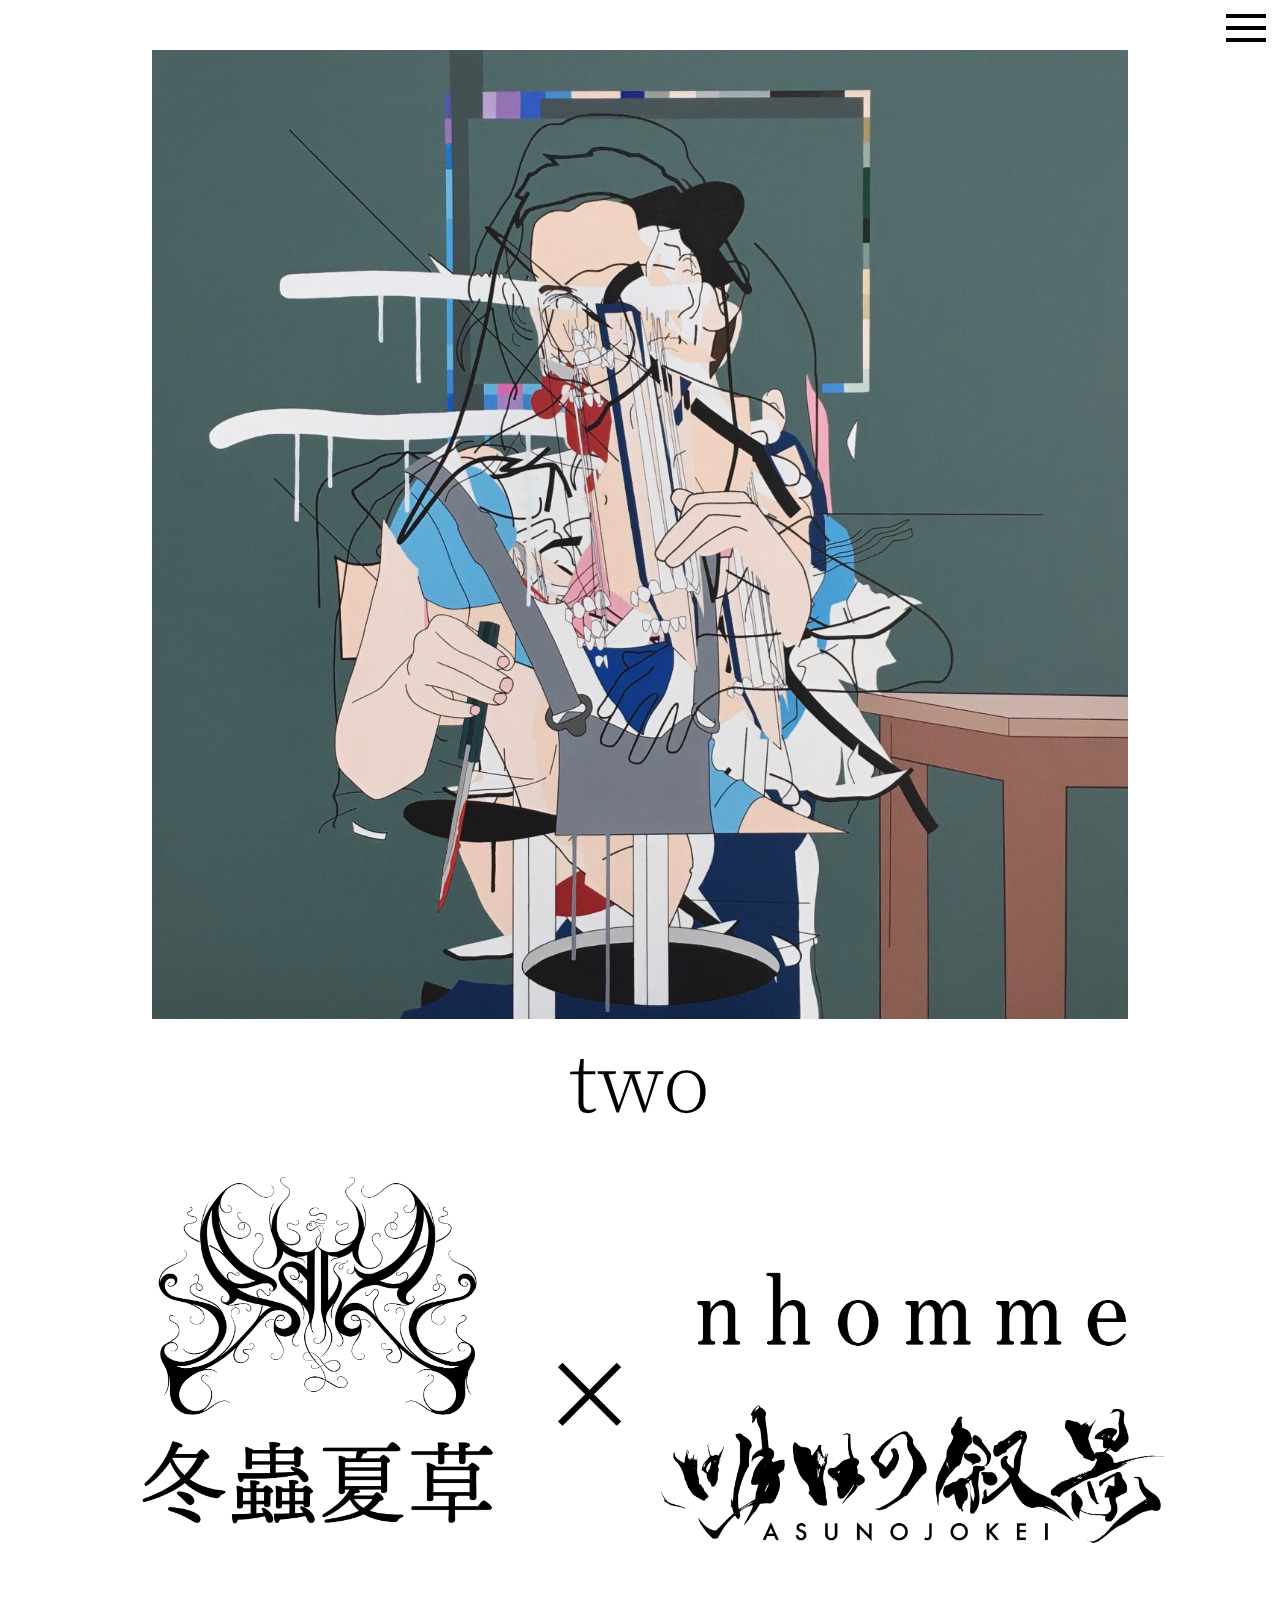
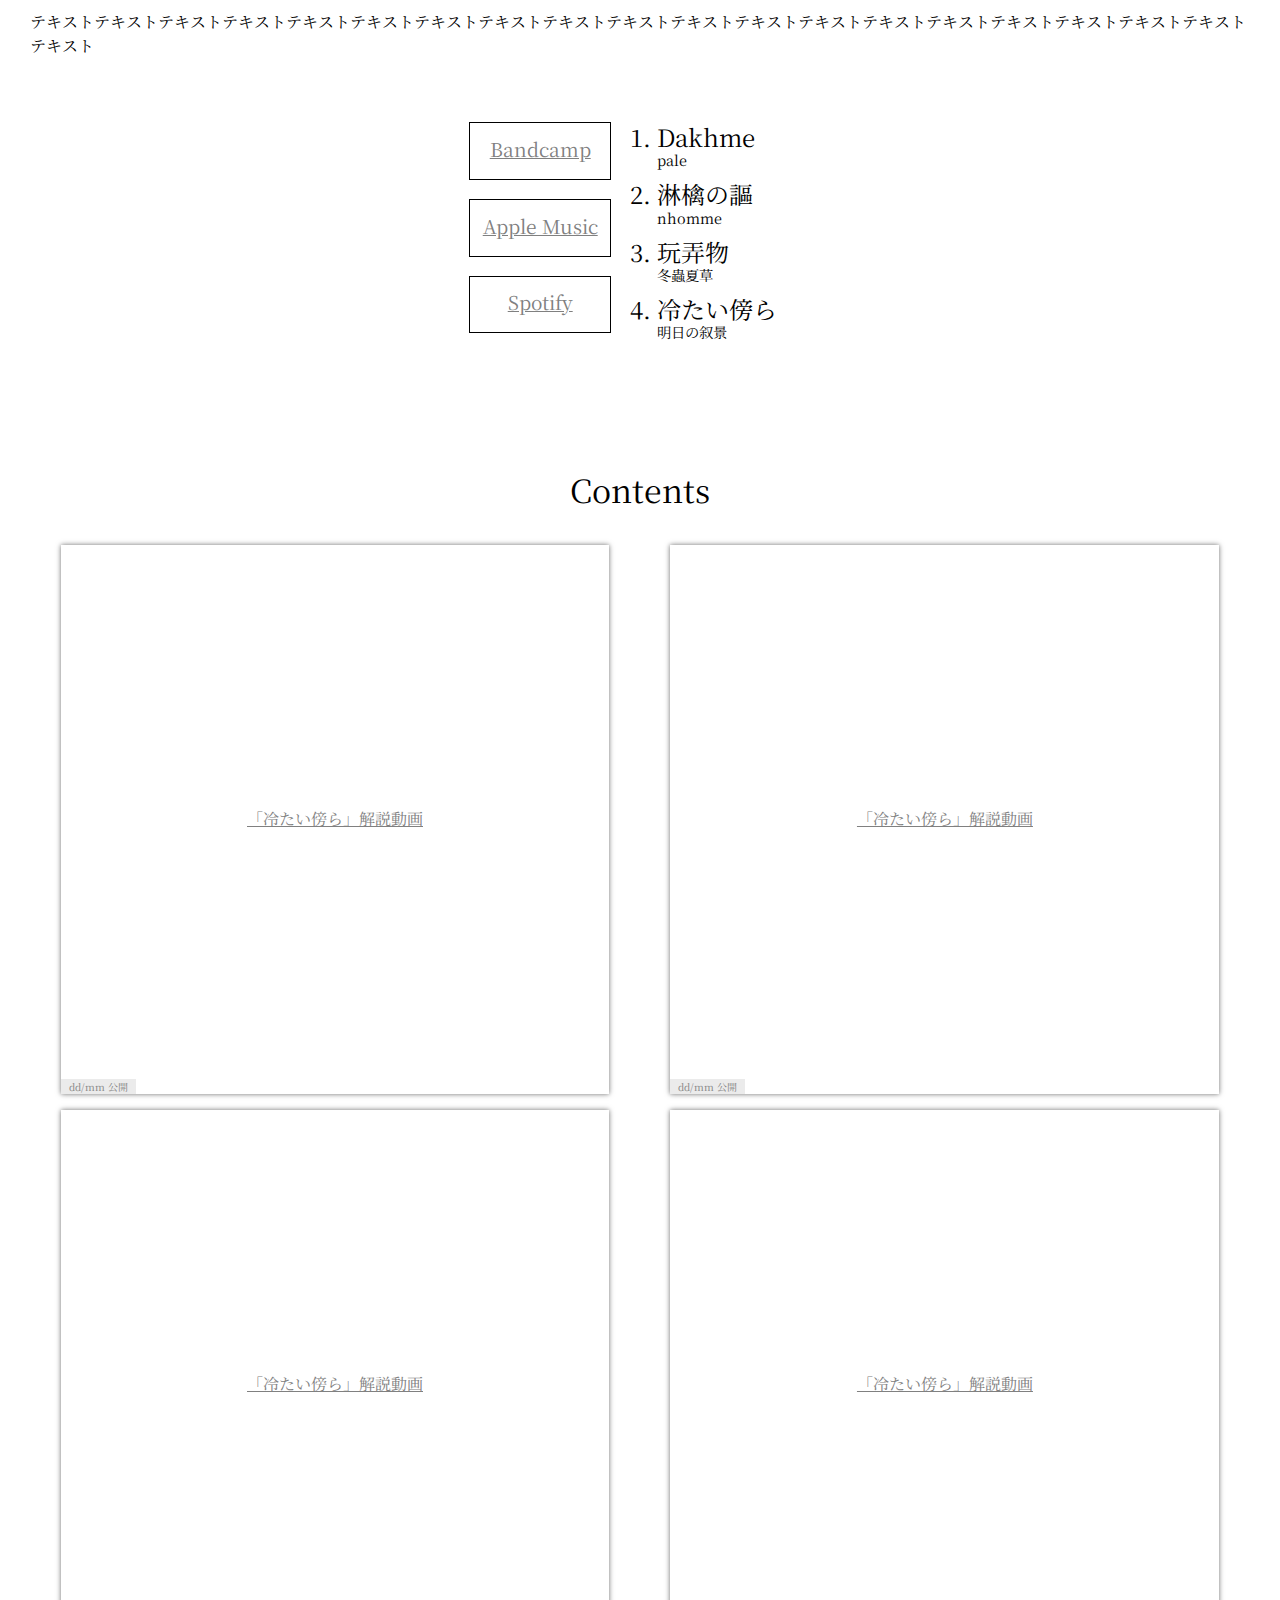
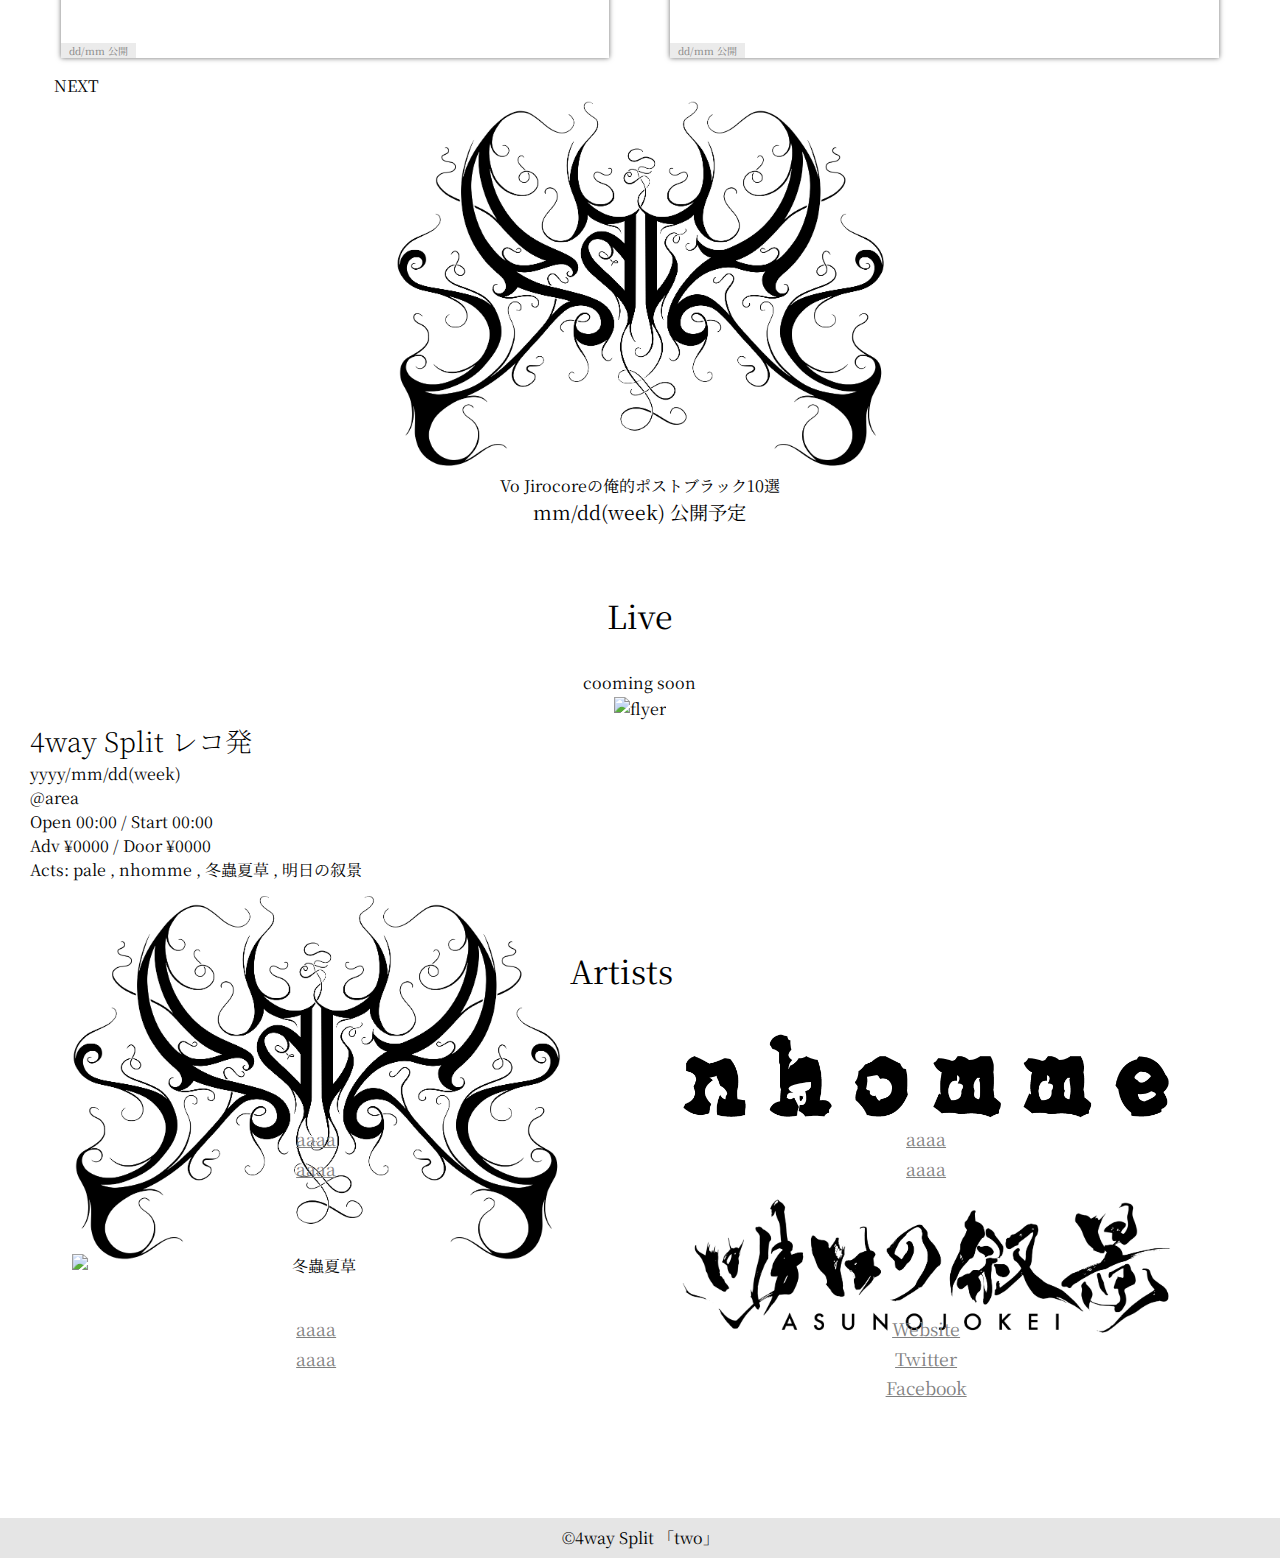
==== index.html @ 31093874 "commit" ====
<!DOCTYPE html>
<html lang="jp">

<head>
  <meta charset="UTF-8">
  <meta name="robots" content="noindex">
  <meta name="viewport" content="width=device-width, initial-scale=1.0">
  <meta http-equiv="X-UA-Compatible" content="ie=edge">
  <meta property="og:type" content="website" />
  <meta property="og:title" content="" />
  <meta property="og:url" content="" />
  <meta property="og:description" content="" />
  <meta property="og:site-name" content="" />
  <meta property="og:image" content="" />
  <meta name="twitter:card" content="summary_large_image" />
  <meta name="twitter:site" content="" />
  <meta name="description" content="" />
  <link rel="stylesheet" type="text/css" href="./css/layout.css" />
  <link rel="stylesheet" type="text/css" media="screen and (min-width:600px)" href="./css/layout-tb.css" />
  <link rel="stylesheet" type="text/css" media="screen and (min-width:600px)" href="./css/layout-ds.css" />
  <link rel="stylesheet" type="text/css" href="./css/menu.css" />
  <link rel="shortcut icon" href="./favicon.ico" />
  <link rel="apple-touch-icon" type="image/png" href="/apple-touch-icon.png" />
  <link href="https://fonts.googleapis.com/css?family=Noto+Serif+JP&amp;subset=japanese" rel="stylesheet">
  <script src="https://ajax.aspnetcdn.com/ajax/jQuery/jquery-3.1.0.min.js"></script>
  <title>4way split</title>
</head>

<body>
  <div>
    <header>
      <!--nav-->
      <div class="inner clearfix">
        <div id="nav_toggle">
          <div>
            <span></span>
            <span></span>
            <span></span>
          </div>
        </div>
        <nav>
          <ul>
            <li><a href="#top">Top</a></li>
            <li><a href="#contents">Contents</a></li>
            <li><a href="#live">Live</a></li>
            <li><a href="#artists">Artists</a></li>
          </ul>
        </nav>
      </div>
    </header>
    <main>
      <section>
        <!--top-->
        <div class="margin" id="top"></div>
        <div class="top_image">
          <img src="./img/4way_jacket.jpg" alt="jacket">
        </div>
        <div class="top_text">
          <h1>two</h1>
        </div>
        <div class="artist_logos">
          <!--sp tbで別画像-->
          <img class="sp" src="./img/art_logos_sp.png" alt="pale×nhomme×冬蟲夏草×明日の叙景">
          <img class="tb" src="./img/art_logos_ds.png" alt="pale×nhomme×冬蟲夏草×明日の叙景">
        </div>
        <article class="split_desc">
          <p>テキストテキストテキストテキストテキストテキストテキストテキストテキストテキストテキストテキストテキストテキストテキストテキストテキストテキストテキストテキスト</p>
        </article>
        <div class="disc_info">
          <div class="dl_links">
            <ul>
              <li><a href="#" target="_blank">Bandcamp</a></li>
              <li><a href="#" target="_blank">Apple Music</a></li>
              <li><a href="#" target="_blank">Spotify</a></li>
            </ul>
          </div>
          <div class=track_li>
            <ol>
              <li>Dakhme<br><span>pale</span></li>
              <li>淋檎の謳<br><span>nhomme</span></li>
              <li>玩弄物<br><span>冬蟲夏草</span></li>
              <li>冷たい傍ら<br><span>明日の叙景</span></li>
            </ol>
          </div>
        </div>
      </section>
      <section id="contents">
        <!--contents-->
        <h2 class="spacing">Contents</h2>
        <ul class="arts_cont">
          <li class="asn, content">
            <a href="#" target="_blank">
              <p class="cont_title">「冷たい傍ら」解説動画</p>
              <p class="cont_date">dd/mm 公開</p>
            </a>
          </li>
          <li class="pale, content">
              <a href="#" target="_blank">
                <p class="cont_title">「冷たい傍ら」解説動画</p>
                <p class="cont_date">dd/mm 公開</p>
              </a>
          </li>
          <li class="nhom, content">
              <a href="#" target="_blank">
                <p class="cont_title">「冷たい傍ら」解説動画</p>
                <p class="cont_date">dd/mm 公開</p>
              </a>
          </li>
          <li class="tcks, content">
              <a href="#" target="_blank">
                <p class="cont_title">「冷たい傍ら」解説動画</p>
                <p class="cont_date">dd/mm 公開</p>
              </a>
          </li>
        </ul>
        <div class="next_conts">
          <p class="next">NEXT</p>
          <img src="./img/pale_logo.png" alt="pale">
          <p class="nextconts_title">Vo Jirocoreの俺的ポストブラック10選</p>
          <p class="nextconts_date">mm/dd(week) 公開予定</p>
        </div>
      </section>
      <section id="live">
        <!--live-->
        <h2 class="spacing">Live</h2>
        <p class="cmsn">cooming soon</p>
        <div class="live">
          <img src="" alt="flyer">
          <h3>4way Split レコ発</h3>
          <p>yyyy/mm/dd(week)</p>
          <p>@area</p>
          <p>Open 00:00 / Start 00:00</p>
          <p>Adv &yen;0000 / Door &yen;0000</p>
          <p>Acts: pale , nhomme , 冬蟲夏草 , 明日の叙景</p>
        </div>
      </section>
      <section id="artists">
        <!--artists-->
        <h2 class="spacing">Artists</h2>
        <ul class="artists">
          <li class="artist">
            <div class="art_logo">
              <img src="./img/pale_logo.png" alt="pale">
            </div>
            <ul>
              <li class="art_link">
                <a href="#" target="_blank">aaaa</a>
              </li>
              <li class="art_link">
                <a href="#" target="_blank">aaaa</a>
              </li>
            </ul>
          </li>
          <li class="artist">
            <div class="art_logo">
              <img src="./img/nhomme_logo.png" alt="nhomme">
            </div>
            <ul>
              <li class="art_link">
                <a href="#" target="_blank">aaaa</a>
              </li>
              <li class="art_link">
                <a href="#" target="_blank">aaaa</a>
              </li>
            </ul>
          </li>
          <li class="artist">
            <div class="art_logo">
              <img src="" alt="冬蟲夏草">
            </div>
            <ul>
              <li class="art_link">
                <a href="#" target="_blank">aaaa</a>
              </li>
              <li class="art_link">
                <a href="#" target="_blank">aaaa</a>
              </li>
            </ul>
          </li>
          <li class="artist">
            <div class="art_logo">
              <img src="./img/asunojokei_logo.png" alt="明日の叙景">
            </div>
            <ul>
              <li class="art_link">
                <a href="http://asunojokei.info/" target="_blank">Website</a>
              </li>
              <li class="art_link">
                <a href="https://twitter.com/asunojokei" target="_blank">Twitter</a>
              </li>
              <li class="art_link">
                <a href="https://www.facebook.com/asunojokei/" target="_blank">Facebook</a>
              </li>
            </ul>
          </li>
        </ul>
      </section>
    </main>
    <footer>
      <!--footer-->
      <p>&copy;4way Split 「two」</p>
    </footer>
  </div>
  <script src="./js/menu.js"></script>
  <!--<script src="./js/script.js"></script>-->
</body>

</html>
---- css/layout.css ----
@import url(./sanitize.css);

body{
  text-align: center;
  font-family: 'Noto Serif JP', serif;
}

section {
  width: 97%;
  margin: 0 auto;
}

a, label {
  -webkit-tap-highlight-color:rgba(0, 0, 0, 0);
}
body a {
  color: gray;
  text-decoration: underline; 
}

main {
  margin: 0 0.7em;
}

/** top **/
.margin{
  height: 50px;
}
.top_image{
  margin: 0 auto;
}
.top_image img{
  width: 80%;
  height: auto;
}
.artist_logos{
  margin:0 3% 0 7%;
  width: 90%;
}
.artist_logos img{
  width: 100%;
  height: auto;
}
.tb{
  display: none;
}
.top_text {
  margin: 1.4em 0 1.9em;
}
.top_text h1{
  line-height: 0.9em;
  font-weight: 100;
  font-size: 5em;
}

.disc_info {
  overflow: hidden;
  max-width: 345px;
  margin: 0 auto;
}
.dl_links {
  display: flex;
  flex-direction: column;
  float: left;
  margin: 0 auto 3em;
  width: 41%;
  max-width: 200px;
}
.dl_links li {
  display: inline-block;
  position: relative;
  margin: 0 0 1em 2px;
  font-size: 1.2em;
  width: 100%;
  min-width: 117px;
  height: 3em;
  border: 1px solid black;
  z-index: -1;
}
.dl_links a {
  display: block;
  padding-top: 0.6em;
  width: 100%;
  height: 100%;
}

.split_desc {
  margin-bottom: 4em;
  text-align: left;
}

.track_li {
  float: left;
  display: block;
  padding: 0.3em 0 0 3em;
  width: 55%;
  min-width: 170px;
}
.track_li ol{
  text-align: left;
  list-style: decimal;
}
.track_li li {
  font-size: 1.5em;
  line-height: 0.8em;
  margin-bottom: 15px;
}
.track_li span {
  font-size: 0.6em;
}

.spacing  {
  margin: 2em 0 1em ;
  font-size: 2em;
  font-weight: normal;
}
/** Contents **/
.arts_cont {
  list-style-type: none;
  display: -webkit-box;
  display: -ms-flexbox;
  display: flex;
  -ms-flex-wrap: wrap;
  flex-wrap: wrap;
  -ms-flex-pack: distribute;
  justify-content: space-around;
  margin: 1em auto 0;
}
.content {
  display: block;
  position: relative;
  width: 45%;
  margin-bottom: 1em;
  box-shadow: 0 0 5px rgb(110, 110, 110);
  z-index: -1;
}
.content:before{
  display: block;
  content: '';
  padding-top: 100%;
}
.content a {
  display: block;
  position: absolute;
  top: 0;
  width: 100%;
  height: 100%;
}
.cont_title {
  position: absolute;
  top: 50%;
  left: 50%;
  -webkit-transform: translate(-50%, -50%);
  -ms-transform: translate(-50%, -50%);
  transform: translate(-50%, -50%);
  max-width: 100%;
  max-height: 100%;
  width: 98%;;
  height: auto;
  text-decoration: underline;
}
.cont_date {
  display: block;
  position: absolute;
  left: 0;
  bottom: 0;
  width: 75px;
  font-size: 10px;
  text-decoration: none;
  background: rgb(235, 235, 235);
}

.next {
  text-align: left;
  margin-left: 2%;
}
.next_conts img{
  display: block;
  width: 40%;
  height: auto;
  margin: 0 auto 0.5em;
}
.nextconts_date {
  font-size: 1.2em;
}

/** Live **/
.cmsn p {
  text-align: center;
}
.live img {
  width: 100%;
  height: auto;
}
.live p, .live h3{
  text-align: left;
}
.live h3 {
  font-size: 1.7em;
  font-weight: 100;
}
.live p {
  font-size: 16px;
}

/** Artists **/
#artists {
  overflow: hidden;
  margin: 0 0 7em;;
}
#artists ul{
  list-style-type: none;
}
.artist {
  float: left;
  width: 50%;
  height: 190px;
}
.art_logo {
  position: relative;
  height: 100px;
  z-index: -1;
}
.artist img {
  display: block;
  position: absolute;
  width: 80%;
  height: auto;
  top: 50%;
  left: 50%;
  -webkit-transform: translate(-50%, -50%);
  -ms-transform: translate(-50%, -50%);
  transform: translate(-50%, -50%);
}
.artist ul {
  display: list-item;
}
.art_link {
  margin-bottom: 0.2em;
  font-size: 1.1em;
}

/** footer **/
footer {
  clear: both;
  background: rgba(0, 0, 0, 0.1);
  padding: 0.5em 0;
}
---- css/layout-tb.css ----
@import url(./sanitize.css);
---- css/layout-ds.css ----
@import url(./sanitize.css);
---- css/menu.css ----
@import url(./sanitize.css);

/** nav **/
header nav ul{
	display: flex;
  align-items: center;	
  list-style-type: none;
  list-style-position: inside;
}
header nav ul li a{
	color: black;
	text-decoration: none;
	font-weight: bold;
	padding: 16px ;
}
#nav_toggle{
	display: none;
}
nav{
  display: none;
  position: fixed;
  top: 0;
  width: 100%;
  height: 100vh;
  background: rgba(255, 255, 255, 0.8);
  left: 0;
}
header nav ul{
  display: block;
  margin: 0 auto;
  width: 90%;
}
header nav ul li{
  margin: 0 auto;
  text-align: center;
  border-bottom: 1px solid #fff;
}
header nav ul li:last-child{
  border: none;
}
header nav ul li a{
  display: block; 
}

/** ボタン閉 **/
#nav_toggle{
  display: block;
  width: 40px;
  height: 40px;
  position: fixed;
  top: 14px;
  right: 14px;
  z-index: 100;
}
#nav_toggle + * {
  clear: both;
}
#nav_toggle div {
  position: relative;
}
#nav_toggle span{
  display: block;
  height: 4px;
  background: black;
  position:absolute;
  width: 100%;
  left: 0;
  -webkit-transition: 0.3s ease-in-out;
  -moz-transition: 0.3s ease-in-out;
  transition: 0.3s ease-in-out;	
}
#nav_toggle span:nth-child(1){
  top:0px;
}
#nav_toggle span:nth-child(2){
  top:12px;
}
#nav_toggle span:nth-child(3){
  top:24px;
}

/*開閉ボタンopen時*/

.open #nav_toggle span:nth-child(1) {
    top: 12px;
     -webkit-transform: rotate(135deg);
    -moz-transform: rotate(135deg);
    transform: rotate(135deg);
  }
  .open #nav_toggle span:nth-child(2) {
    width: 0;
    left: 50%;
  }
  .open #nav_toggle span:nth-child(3) {
    top: 12px;
    -webkit-transform: rotate(-135deg);
    -moz-transform: rotate(-135deg);
    transform: rotate(-135deg);
  }
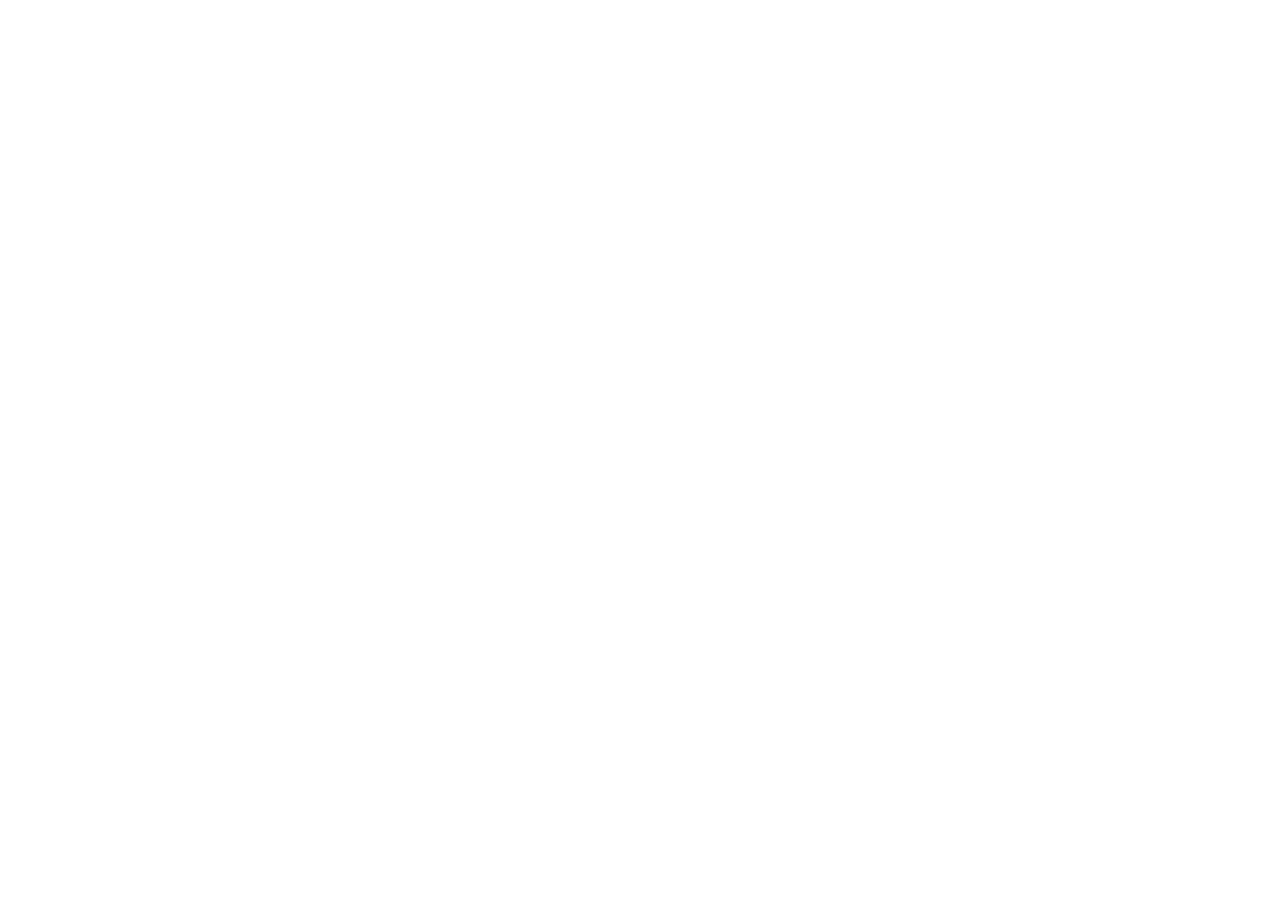
==== commit e9ed0dd7: "wrap" ====
--- a/index.html
+++ b/index.html
@@ -17,7 +17,7 @@
   <meta name="description" content="" />
   <link rel="stylesheet" type="text/css" href="./css/layout.css" />
   <link rel="stylesheet" type="text/css" media="screen and (min-width:600px)" href="./css/layout-tb.css" />
-  <link rel="stylesheet" type="text/css" media="screen and (min-width:600px)" href="./css/layout-ds.css" />
+  <link rel="stylesheet" type="text/css" media="screen and (min-width:960px)" href="./css/layout-ds.css" />
   <link rel="stylesheet" type="text/css" href="./css/menu.css" />
   <link rel="shortcut icon" href="./favicon.ico" />
   <link rel="apple-touch-icon" type="image/png" href="/apple-touch-icon.png" />
@@ -88,25 +88,25 @@
         <!--contents-->
         <h2 class="spacing">Contents</h2>
         <ul class="arts_cont">
-          <li class="asn, content">
+          <li class="asn content">
             <a href="#" target="_blank">
               <p class="cont_title">「冷たい傍ら」解説動画</p>
               <p class="cont_date">dd/mm 公開</p>
             </a>
           </li>
-          <li class="pale, content">
+          <li class="pale content">
               <a href="#" target="_blank">
                 <p class="cont_title">「冷たい傍ら」解説動画</p>
                 <p class="cont_date">dd/mm 公開</p>
               </a>
           </li>
-          <li class="nhom, content">
+          <li class="nhom content">
               <a href="#" target="_blank">
                 <p class="cont_title">「冷たい傍ら」解説動画</p>
                 <p class="cont_date">dd/mm 公開</p>
               </a>
           </li>
-          <li class="tcks, content">
+          <li class="tcks content">
               <a href="#" target="_blank">
                 <p class="cont_title">「冷たい傍ら」解説動画</p>
                 <p class="cont_date">dd/mm 公開</p>
@@ -125,13 +125,17 @@
         <h2 class="spacing">Live</h2>
         <p class="cmsn">cooming soon</p>
         <div class="live">
-          <img src="" alt="flyer">
-          <h3>4way Split レコ発</h3>
-          <p>yyyy/mm/dd(week)</p>
-          <p>@area</p>
-          <p>Open 00:00 / Start 00:00</p>
-          <p>Adv &yen;0000 / Door &yen;0000</p>
-          <p>Acts: pale , nhomme , 冬蟲夏草 , 明日の叙景</p>
+          <div class="live_img">
+            <img src="" alt="flyer">
+          </div>
+          <div class="live_desc">
+            <h3>4way Split レコ発</h3>
+            <p>yyyy/mm/dd(week)</p>
+            <p>@area</p>
+            <p>Open 00:00 / Start 00:00</p>
+            <p>Adv &yen;0000 / Door &yen;0000</p>
+            <p>Acts: pale , nhomme , 冬蟲夏草 , 明日の叙景</p>
+          </div>
         </div>
       </section>
       <section id="artists">
@@ -202,7 +206,7 @@
     </footer>
   </div>
   <script src="./js/menu.js"></script>
-  <!--<script src="./js/script.js"></script>-->
+  <script src="./js/script.js"></script>
 </body>
 
 </html>--- a/css/layout.css
+++ b/css/layout.css
@@ -1,6 +1,7 @@
 @import url(./sanitize.css);
 
 body{
+  display: none;
   text-align: center;
   font-family: 'Noto Serif JP', serif;
 }
@@ -10,9 +11,6 @@
   margin: 0 auto;
 }
 
-a, label {
-  -webkit-tap-highlight-color:rgba(0, 0, 0, 0);
-}
 body a {
   color: gray;
   text-decoration: underline; 
@@ -34,8 +32,8 @@
   height: auto;
 }
 .artist_logos{
-  margin:0 3% 0 7%;
-  width: 90%;
+  margin:0 3% 5px 4%;
+  width: 93%;
 }
 .artist_logos img{
   width: 100%;
@@ -55,7 +53,7 @@
 
 .disc_info {
   overflow: hidden;
-  max-width: 345px;
+  max-width: 330px;
   margin: 0 auto;
 }
 .dl_links {
@@ -64,7 +62,7 @@
   float: left;
   margin: 0 auto 3em;
   width: 41%;
-  max-width: 200px;
+  max-width: 250px;
 }
 .dl_links li {
   display: inline-block;
@@ -75,7 +73,6 @@
   min-width: 117px;
   height: 3em;
   border: 1px solid black;
-  z-index: -1;
 }
 .dl_links a {
   display: block;
@@ -90,7 +87,7 @@
 }
 
 .track_li {
-  float: left;
+  float: right;
   display: block;
   padding: 0.3em 0 0 3em;
   width: 55%;
@@ -110,9 +107,15 @@
 }
 
 .spacing  {
-  margin: 2em 0 1em ;
+  margin-bottom: 0.6em;
   font-size: 2em;
   font-weight: normal;
+}
+#contents {
+  margin-top: 8em;
+}
+#live {
+  margin-top: 15em;
 }
 /** Contents **/
 .arts_cont {
@@ -123,16 +126,14 @@
   -ms-flex-wrap: wrap;
   flex-wrap: wrap;
   -ms-flex-pack: distribute;
-  justify-content: space-around;
   margin: 1em auto 0;
 }
 .content {
   display: block;
   position: relative;
   width: 45%;
-  margin-bottom: 1em;
+  margin: 2.5%;
   box-shadow: 0 0 5px rgb(110, 110, 110);
-  z-index: -1;
 }
 .content:before{
   display: block;
@@ -169,7 +170,22 @@
   text-decoration: none;
   background: rgb(235, 235, 235);
 }
-
+.cont_art {
+  display: block;
+  position: absolute;
+  width: 37%;
+  height: auto;
+  right: 4px;
+  bottom: 5px;
+}
+.pale img {
+  width: 30%;
+  height: auto;
+}
+
+.next_conts{
+  margin-top: 1.5em;
+}
 .next {
   text-align: left;
   margin-left: 2%;
@@ -196,7 +212,7 @@
   text-align: left;
 }
 .live h3 {
-  font-size: 1.7em;
+  font-size: 1.9em;
   font-weight: 100;
 }
 .live p {
@@ -206,7 +222,7 @@
 /** Artists **/
 #artists {
   overflow: hidden;
-  margin: 0 0 7em;;
+  margin: 15em auto 7em;
 }
 #artists ul{
   list-style-type: none;
@@ -224,7 +240,7 @@
 .artist img {
   display: block;
   position: absolute;
-  width: 80%;
+  width: 120px;
   height: auto;
   top: 50%;
   left: 50%;
@@ -239,6 +255,17 @@
   margin-bottom: 0.2em;
   font-size: 1.1em;
 }
+a {
+  transition: background-color .5s , color .5s;
+}
+a:hover  {
+  background-color: rgba(30, 78, 62, 0.219);
+  color: black;
+}
+.art_link a {
+  background-color: white;
+}
+
 
 /** footer **/
 footer {
--- a/css/layout-tb.css
+++ b/css/layout-tb.css
@@ -1 +1,75 @@
-@import url(./sanitize.css);+@import url(./sanitize.css);
+
+.top_text h1 {
+  font-size: 7em;
+}
+
+.sp {
+  display: none;
+}
+.tb {
+  display: inline;
+}
+.artist_logos {
+  width: 100%;
+  margin: 0 0 10px;
+}
+
+.split_desc {
+  font-size: 1.3em;
+}
+
+.disc_info {
+  max-width: initial;
+  width: 450px;
+}
+.dl_links {
+  width:180px;
+}
+.track_li {
+  width: 190px;
+}
+
+.spacing {
+  font-size: 3em;
+}
+
+/** contents **/
+.content {
+  width: 30.1%;
+  margin: 1.6%;
+}
+
+.next {
+  font-size: 1.4em;
+}
+.next_conts img {
+  width: 30%;
+}
+.nextconts_title {
+  font-size: 1.7em;
+}
+.nextconts_date {
+  font-size: 2em;
+}
+
+/** live **/
+.live {
+  display: -ms-flexbox;
+  display: flex;
+  -ms-flex-wrap: wrap;
+  flex-wrap: wrap;
+  -ms-flex-pack: distribute;
+}
+.live_img {
+  display: block;
+  width: 50%;
+}
+.live_desc {
+  width: 50%;
+}
+
+/** artists **/
+.artist {
+  width: 25%;
+}--- a/css/layout-ds.css
+++ b/css/layout-ds.css
@@ -1 +1,49 @@
-@import url(./sanitize.css);+@import url(./sanitize.css);
+section {
+  max-width: 1000px;
+}
+
+.margin {
+  height: 5vh;
+}
+.top_image {
+  height: 70vh;
+  margin: 0;
+}
+.top_image img {
+  height: 100%;
+  width: auto;
+}
+.top_text {
+  height: 25vh;
+  margin: auto 0;
+}
+.top_text h1 {
+  margin: auto;
+  font-size: 20vh;
+}
+
+.split_desc {
+  margin-bottom: 7em;
+}
+
+
+/** contents **/
+.content {
+  width: 23%;
+  margin: 1%;
+}
+.next_conts img {
+  max-width: 280px;
+}
+
+/** artists **/
+.artist {
+  height: 250px;
+}
+.art_logo {
+  height: 150px;
+}
+.art_logo img {
+  width: 170px;
+}--- a/css/menu.css
+++ b/css/menu.css
@@ -24,6 +24,7 @@
   height: 100vh;
   background: rgba(255, 255, 255, 0.8);
   left: 0;
+  z-index: 50;
 }
 header nav ul{
   display: block;
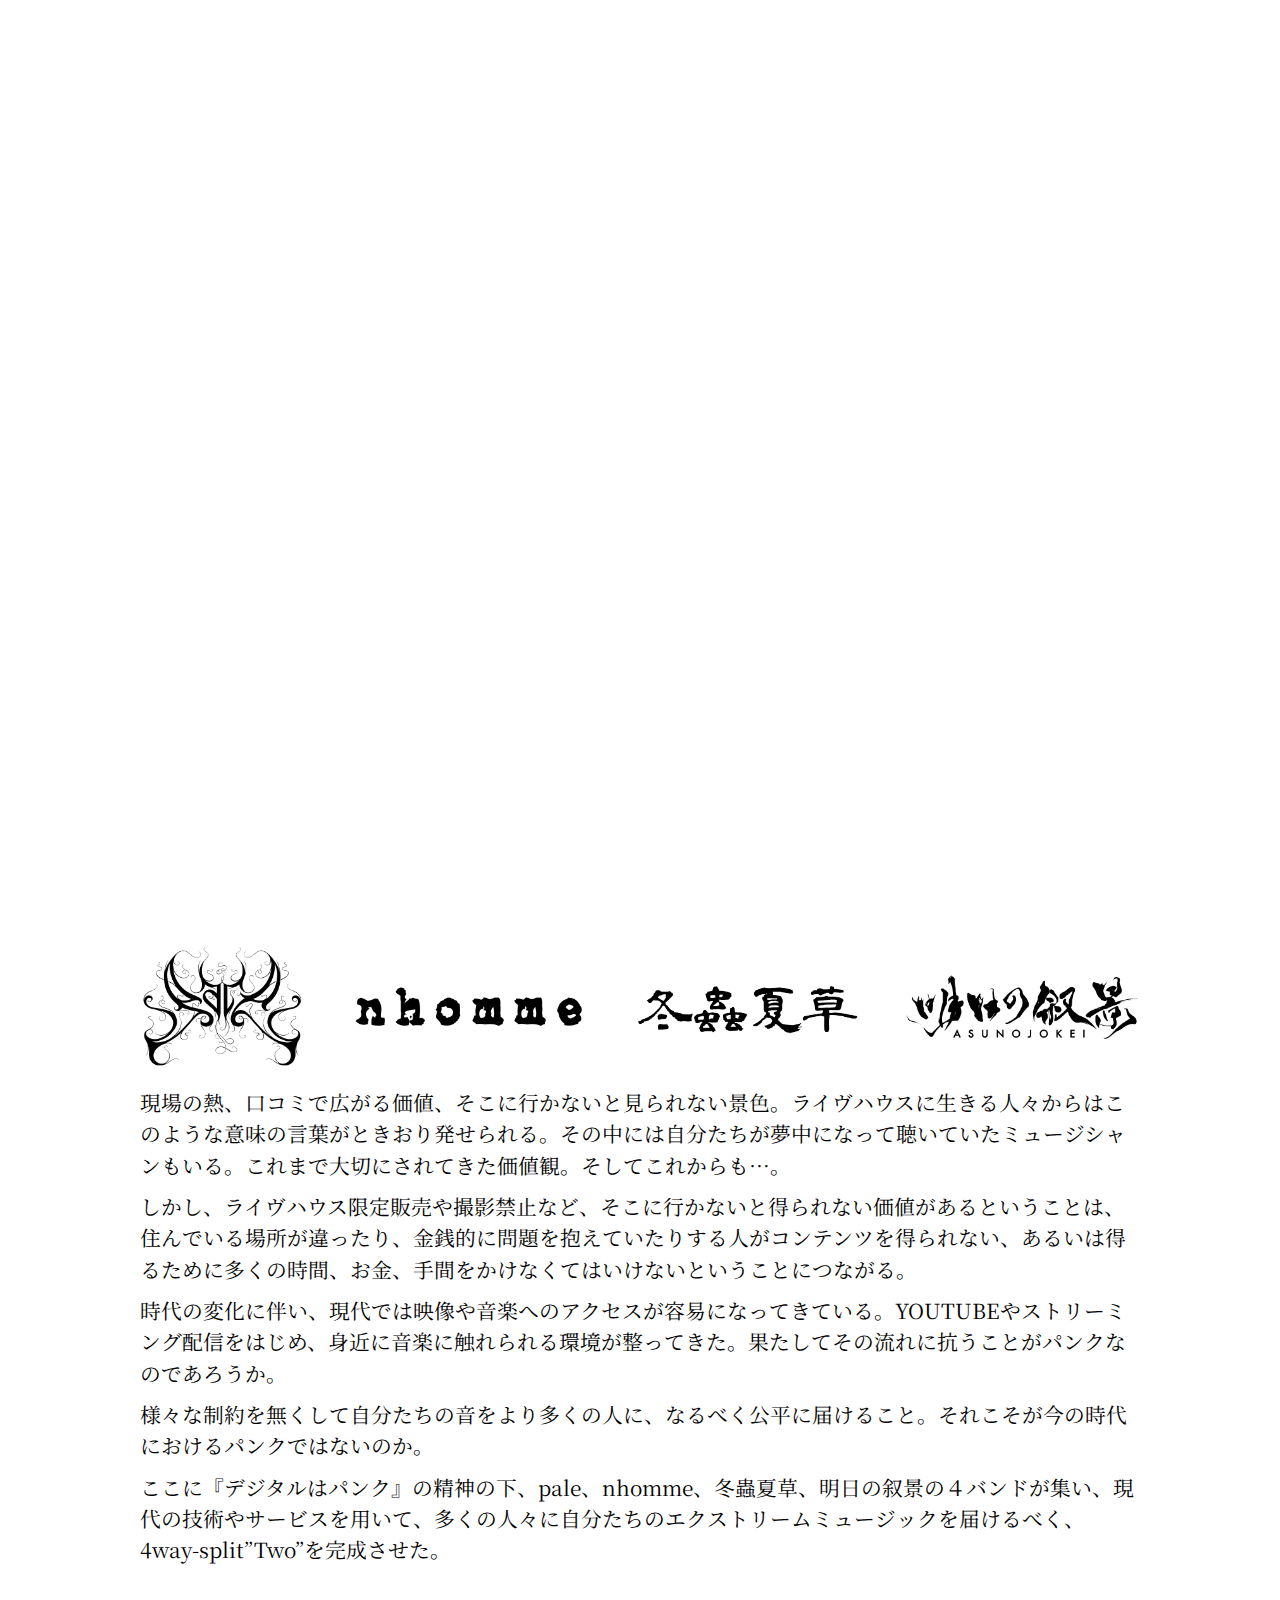
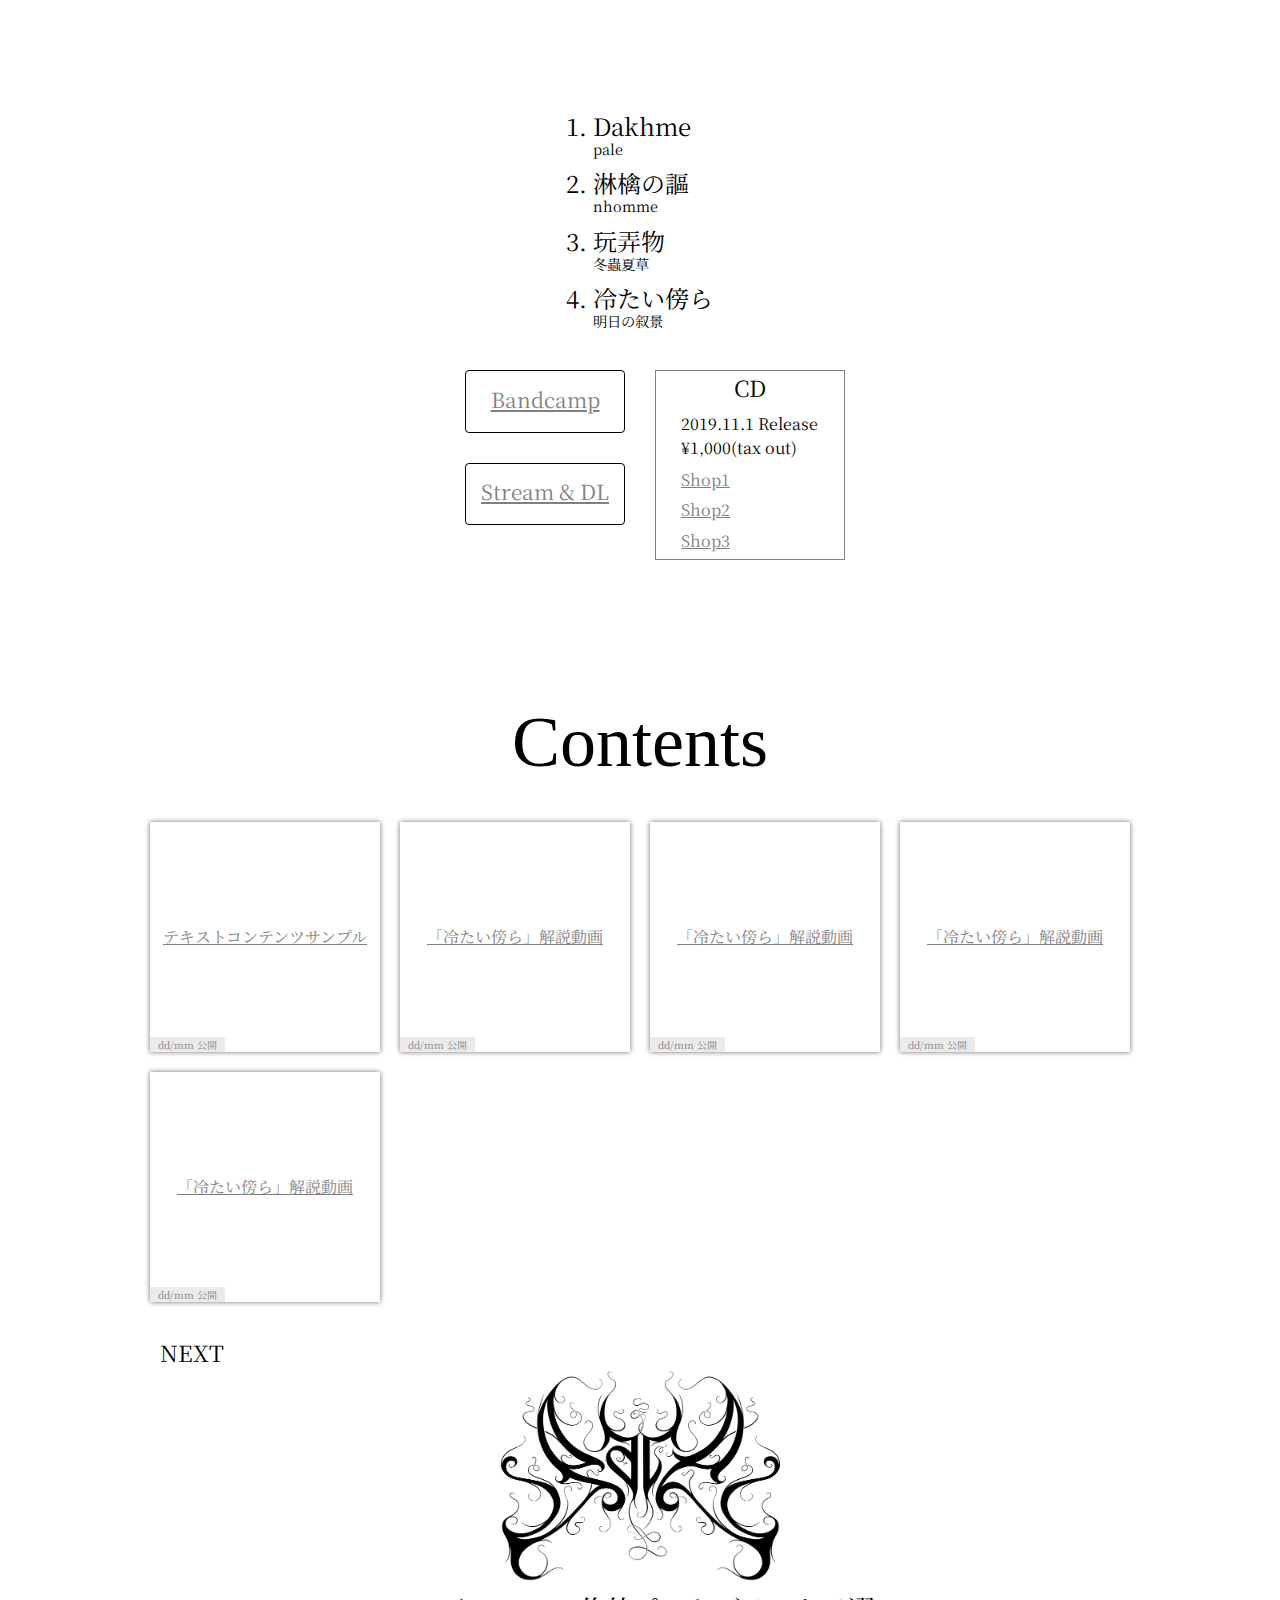
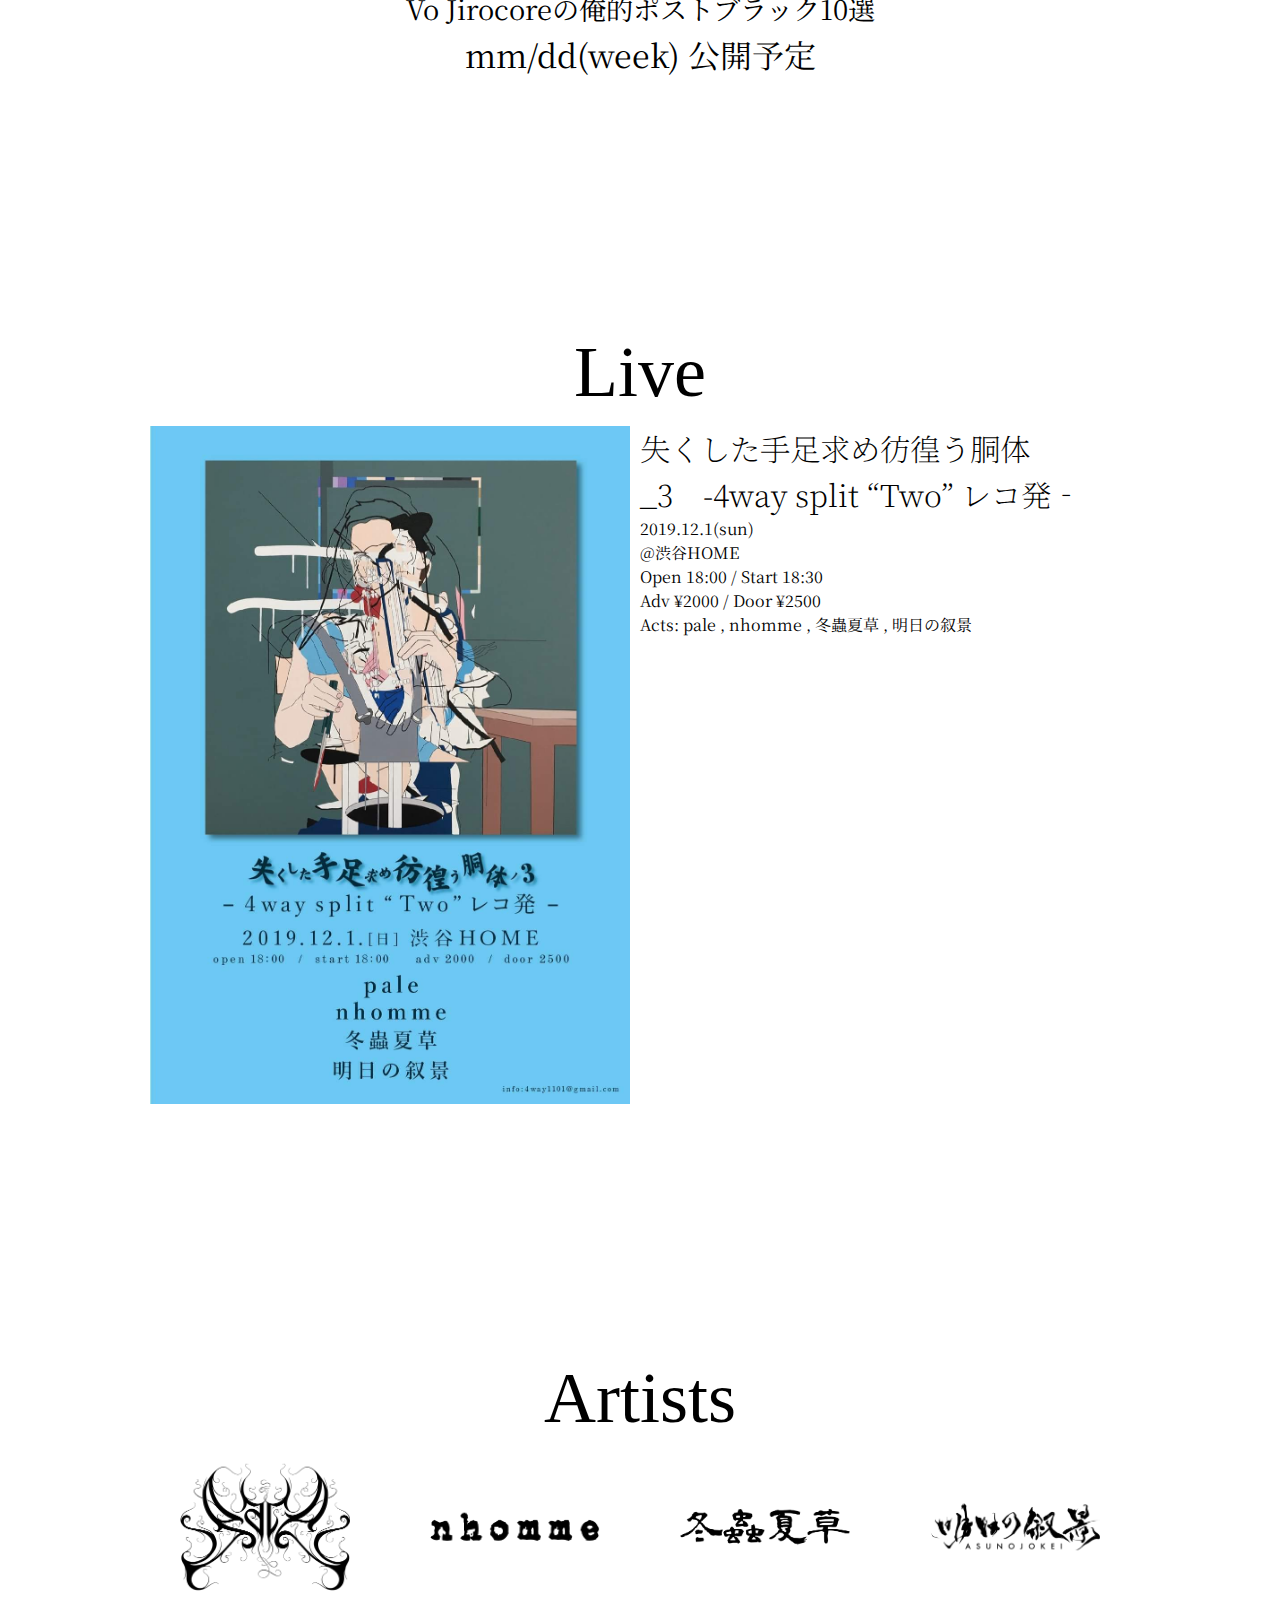
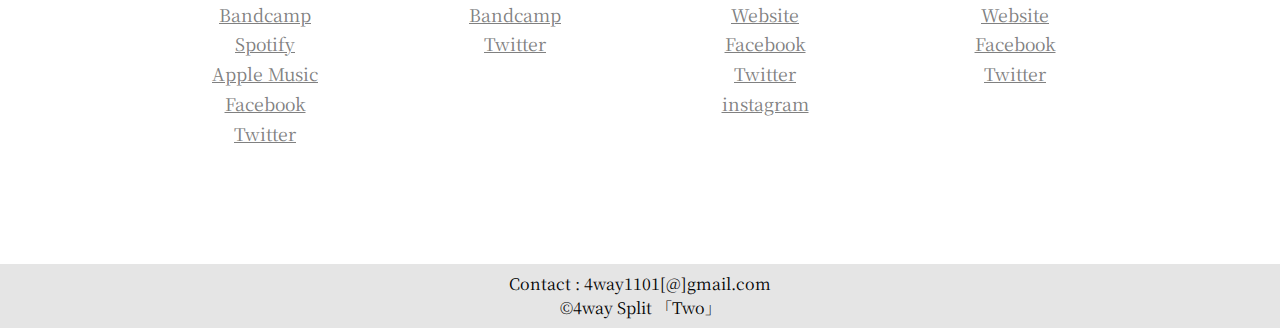
==== commit 5ee2ca01: "commit" ====
--- a/index.html
+++ b/index.html
@@ -3,30 +3,30 @@
 
 <head>
   <meta charset="UTF-8">
-  <meta name="robots" content="noindex">
+  <meta name="robots" content="noindex,nofollow,noarchive">
   <meta name="viewport" content="width=device-width, initial-scale=1.0">
   <meta http-equiv="X-UA-Compatible" content="ie=edge">
   <meta property="og:type" content="website" />
-  <meta property="og:title" content="" />
-  <meta property="og:url" content="" />
-  <meta property="og:description" content="" />
-  <meta property="og:site-name" content="" />
-  <meta property="og:image" content="" />
+  <meta property="og:title" content="「Two」4way Split" />
+  <meta property="og:url" content="http://two-4waysplit.com/" />
+  <meta property="og:description" content="「Two」4way Split｜pale, nhomme, 冬蟲夏草(Tochu-Kaso), 明日の叙景(Asunojokei)" />
+  <meta property="og:site-name" content="「Two」4way Split" />
+  <meta property="og:image" content="http://two-4waysplit.com/img/4way_ogpimg.png" />
   <meta name="twitter:card" content="summary_large_image" />
-  <meta name="twitter:site" content="" />
-  <meta name="description" content="" />
-  <link rel="stylesheet" type="text/css" href="./css/layout.css" />
-  <link rel="stylesheet" type="text/css" media="screen and (min-width:600px)" href="./css/layout-tb.css" />
-  <link rel="stylesheet" type="text/css" media="screen and (min-width:960px)" href="./css/layout-ds.css" />
+  <meta name="twitter:site" content="「Two」4way Split" />
+  <meta name="description" content="「Two」4way Split｜pale, nhomme, 冬蟲夏草(Tochu-Kaso), 明日の叙景(Asunojokei)" />
+  <link rel="stylesheet" type="text/css" href="./css/layout.css?190508" />
+  <link rel="stylesheet" type="text/css" media="screen and (min-width:600px)" href="./css/layout-tb.css?190508" />
+  <link rel="stylesheet" type="text/css" media="screen and (min-width:960px)" href="./css/layout-ds.css?190508Z" />
   <link rel="stylesheet" type="text/css" href="./css/menu.css" />
   <link rel="shortcut icon" href="./favicon.ico" />
   <link rel="apple-touch-icon" type="image/png" href="/apple-touch-icon.png" />
-  <link href="https://fonts.googleapis.com/css?family=Noto+Serif+JP&amp;subset=japanese" rel="stylesheet">
   <script src="https://ajax.aspnetcdn.com/ajax/jQuery/jquery-3.1.0.min.js"></script>
-  <title>4way split</title>
+  <title>「Two」4way Split</title>
 </head>
 
 <body>
+  <div id="loading-wrap"></div>
   <div>
     <header>
       <!--nav-->
@@ -53,10 +53,10 @@
         <!--top-->
         <div class="margin" id="top"></div>
         <div class="top_image">
-          <img src="./img/4way_jacket.jpg" alt="jacket">
-        </div>
-        <div class="top_text">
-          <h1>two</h1>
+          <img src="./img/4way_jacket.png" alt="jacket">
+        </div>
+        <div class="top_text enfont">
+          <h1>Two</h1>
         </div>
         <div class="artist_logos">
           <!--sp tbで別画像-->
@@ -64,16 +64,13 @@
           <img class="tb" src="./img/art_logos_ds.png" alt="pale×nhomme×冬蟲夏草×明日の叙景">
         </div>
         <article class="split_desc">
-          <p>テキストテキストテキストテキストテキストテキストテキストテキストテキストテキストテキストテキストテキストテキストテキストテキストテキストテキストテキストテキスト</p>
+          <p>現場の熱、口コミで広がる価値、そこに行かないと見られない景色。ライヴハウスに生きる人々からはこのような意味の言葉がときおり発せられる。その中には自分たちが夢中になって聴いていたミュージシャンもいる。これまで大切にされてきた価値観。そしてこれからも…。</p>
+          <p>しかし、ライヴハウス限定販売や撮影禁止など、そこに行かないと得られない価値があるということは、住んでいる場所が違ったり、金銭的に問題を抱えていたりする人がコンテンツを得られない、あるいは得るために多くの時間、お金、手間をかけなくてはいけないということにつながる。</p>
+          <p>時代の変化に伴い、現代では映像や音楽へのアクセスが容易になってきている。YOUTUBEやストリーミング配信をはじめ、身近に音楽に触れられる環境が整ってきた。果たしてその流れに抗うことがパンクなのであろうか。</p>
+          <p>様々な制約を無くして自分たちの音をより多くの人に、なるべく公平に届けること。それこそが今の時代におけるパンクではないのか。</p>
+          <p>ここに『デジタルはパンク』の精神の下、pale、nhomme、冬蟲夏草、明日の叙景の４バンドが集い、現代の技術やサービスを用いて、多くの人々に自分たちのエクストリームミュージックを届けるべく、4way-split”Two”を完成させた。</p>
         </article>
-        <div class="disc_info">
-          <div class="dl_links">
-            <ul>
-              <li><a href="#" target="_blank">Bandcamp</a></li>
-              <li><a href="#" target="_blank">Apple Music</a></li>
-              <li><a href="#" target="_blank">Spotify</a></li>
-            </ul>
-          </div>
+        <div class="info">
           <div class=track_li>
             <ol>
               <li>Dakhme<br><span>pale</span></li>
@@ -82,12 +79,37 @@
               <li>冷たい傍ら<br><span>明日の叙景</span></li>
             </ol>
           </div>
+          <div class="info_wrap">
+            <div class="dl_links"><ul>
+              <li>
+                <a href="#" target="_blank">Bandcamp</a></li>
+              <li>
+                <a href="https://song.link/album/i/1413675619" target="_blank">Stream & DL</a></li>
+            </ul>
+            </div>
+            <div class="disc_info">
+              <h3>CD</h3>
+              <p>2019.11.1 Release</p>
+              <p>&yen;1,000(tax out)</p>
+              <ul>
+                <li><a href="#" target="_blank">Shop1</a></li>
+                <li><a href="#" target="_blank">Shop2</a></li>
+                <li><a href="#" target="_blank">Shop3</a></li>
+              </ul>
+            </div>
+          </div>
         </div>
       </section>
       <section id="contents">
         <!--contents-->
-        <h2 class="spacing">Contents</h2>
+        <h2 class="spacing enfont">Contents</h2>
         <ul class="arts_cont">
+          <li class="pale content">
+            <a href="./pale_content1.html">
+              <p class="cont_title">テキストコンテンツサンプル</p>
+              <p class="cont_date">dd/mm 公開</p>
+            </a>
+          </li>
           <li class="asn content">
             <a href="#" target="_blank">
               <p class="cont_title">「冷たい傍ら」解説動画</p>
@@ -122,25 +144,24 @@
       </section>
       <section id="live">
         <!--live-->
-        <h2 class="spacing">Live</h2>
-        <p class="cmsn">cooming soon</p>
+        <h2 class="spacing enfont">Live</h2>
         <div class="live">
           <div class="live_img">
-            <img src="" alt="flyer">
+            <img src="./img/4way_liveflyer.jpeg" alt="flyer">
           </div>
           <div class="live_desc">
-            <h3>4way Split レコ発</h3>
-            <p>yyyy/mm/dd(week)</p>
-            <p>@area</p>
-            <p>Open 00:00 / Start 00:00</p>
-            <p>Adv &yen;0000 / Door &yen;0000</p>
+            <h3>失くした手足求め彷徨う胴体_3　-4way split “Two” レコ発‐</h3>
+            <p>2019.12.1(sun)</p>
+            <p>@渋谷HOME</p>
+            <p>Open 18:00 / Start 18:30</p>
+            <p>Adv &yen;2000 / Door &yen;2500</p>
             <p>Acts: pale , nhomme , 冬蟲夏草 , 明日の叙景</p>
           </div>
         </div>
       </section>
       <section id="artists">
         <!--artists-->
-        <h2 class="spacing">Artists</h2>
+        <h2 class="spacing enfont">Artists</h2>
         <ul class="artists">
           <li class="artist">
             <div class="art_logo">
@@ -148,10 +169,19 @@
             </div>
             <ul>
               <li class="art_link">
-                <a href="#" target="_blank">aaaa</a>
-              </li>
-              <li class="art_link">
-                <a href="#" target="_blank">aaaa</a>
+                <a href="http://paleofband.bandcamp.com/album/ep" target="_blank">Bandcamp</a>
+              </li>
+              <li class="art_link">
+                <a href="https://open.spotify.com/artist/4g5EDe5uxq2iPBXlrmHj07?si=f1ysx7MnSTyh0dosK7A-4Q" target="_blank">Spotify</a>
+              </li>
+              <li class="art_link">
+                <a href="https://itunes.apple.com/jp/artist/pale/1442550900" target="_blank">Apple Music</a>
+              </li>
+              <li class="art_link">
+                <a href="https://www.facebook.com/paletokyo/" target="_blank">Facebook</a>
+              </li>
+              <li class="art_link">
+                <a href="https://twitter.com/palevicarious" target="_blank">Twitter</a>
               </li>
             </ul>
           </li>
@@ -161,23 +191,29 @@
             </div>
             <ul>
               <li class="art_link">
-                <a href="#" target="_blank">aaaa</a>
-              </li>
-              <li class="art_link">
-                <a href="#" target="_blank">aaaa</a>
-              </li>
-            </ul>
-          </li>
-          <li class="artist">
-            <div class="art_logo">
-              <img src="" alt="冬蟲夏草">
-            </div>
-            <ul>
-              <li class="art_link">
-                <a href="#" target="_blank">aaaa</a>
-              </li>
-              <li class="art_link">
-                <a href="#" target="_blank">aaaa</a>
+                <a href="https://nhomme.bandcamp.com/releases" target="_blank">Bandcamp</a>
+              </li>
+              <li class="art_link">
+                <a href="https://twitter.com/nhomme_band" target="_blank">Twitter</a>
+              </li>
+            </ul>
+          </li>
+          <li class="artist">
+            <div class="art_logo">
+              <img src="./img/tcks_logo.png" alt="冬蟲夏草">
+            </div>
+            <ul>
+              <li class="art_link">
+                <a href="http://tochukas6.wixsite.com/tochu-kaso" target="_blank">Website</a>
+              </li>
+              <li class="art_link">
+                <a href="https://www.facebook.com/tochukaso/" target="_blank">Facebook</a>
+              </li>
+              <li class="art_link">
+                <a href="https://twitter.com/tochu_kaso" target="_blank">Twitter</a>
+              </li>
+              <li class="art_link">
+                <a href="https://www.instagram.com/tochukasomusic/" target="_blank">instagram</a>
               </li>
             </ul>
           </li>
@@ -190,10 +226,10 @@
                 <a href="http://asunojokei.info/" target="_blank">Website</a>
               </li>
               <li class="art_link">
+                <a href="https://www.facebook.com/asunojokei/" target="_blank">Facebook</a>
+              </li>
+              <li class="art_link">
                 <a href="https://twitter.com/asunojokei" target="_blank">Twitter</a>
-              </li>
-              <li class="art_link">
-                <a href="https://www.facebook.com/asunojokei/" target="_blank">Facebook</a>
               </li>
             </ul>
           </li>
@@ -202,7 +238,8 @@
     </main>
     <footer>
       <!--footer-->
-      <p>&copy;4way Split 「two」</p>
+      <p>Contact : 4way1101[@]gmail.com</p>
+      <p>&copy;4way Split 「Two」</p>
     </footer>
   </div>
   <script src="./js/menu.js"></script>
--- a/css/layout.css
+++ b/css/layout.css
@@ -1,16 +1,23 @@
 @import url(./sanitize.css);
+@import url('https://fonts.googleapis.com/css?family=Noto+Serif+JP|Scheherazade|Cinzel&display=swap');
 
 body{
-  display: none;
   text-align: center;
   font-family: 'Noto Serif JP', serif;
 }
 
 section {
-  width: 97%;
-  margin: 0 auto;
-}
-
+  width: 100%;
+  margin: 0 auto;
+}
+
+a {
+  transition: background-color .5s , color .5s;
+}
+a:hover  {
+  background-color: rgba(30, 78, 62, 0.219);
+  color: black;
+}
 body a {
   color: gray;
   text-decoration: underline; 
@@ -19,6 +26,22 @@
 main {
   margin: 0 0.7em;
 }
+.enfont {
+  font-family: 'Scheherazade';
+}
+
+/** loading **/
+#loading-wrap {
+  position: fixed;
+  width: 100%;
+  height: 100%;
+  background-color: rgb(255, 255, 255);
+  top: 0;
+  left: 0;
+  text-align: center;
+  display: table;
+  z-index: 10;
+}
 
 /** top **/
 .margin{
@@ -43,31 +66,75 @@
   display: none;
 }
 .top_text {
-  margin: 1.4em 0 1.9em;
+  margin: 2em 0 1.1em;
 }
 .top_text h1{
+  font-family: 'Cinzel';
   line-height: 0.9em;
   font-weight: 100;
-  font-size: 5em;
-}
-
+  font-size: 4em;
+}
+
+
+.info {
+  overflow: hidden;
+  margin: 0 auto;
+}
+.track_li {
+  width: 190px;
+  padding: 0.3em 0 0 3em;
+  margin: 0 auto 2.5em;
+}
+.track_li ol {
+  text-align: left;
+  list-style: decimal;
+}
+.track_li li {
+  font-size: 1.5em;
+  line-height: 0.8em;
+  margin-bottom: 15px;
+}
+.track_li span {
+  font-size: 0.6em;
+}
+
+/*
 .disc_info {
   overflow: hidden;
   max-width: 330px;
   margin: 0 auto;
+}
+.track_li {
+  float: right;
+  display: block;
+  padding: 0.3em 0 0 3em;
+  width: 55%;
+  min-width: 170px;
+}
+.track_li ol{
+  text-align: left;
+  list-style: decimal;
+}
+.track_li li {
+  font-size: 1.5em;
+  line-height: 0.8em;
+  margin-bottom: 15px;
+}
+.track_li span {
+  font-size: 0.6em;
 }
 .dl_links {
   display: flex;
   flex-direction: column;
   float: left;
   margin: 0 auto 3em;
-  width: 41%;
+  width: 48%;
   max-width: 250px;
 }
 .dl_links li {
   display: inline-block;
   position: relative;
-  margin: 0 0 1em 2px;
+  margin: 0 0 1em 0;
   font-size: 1.2em;
   width: 100%;
   min-width: 117px;
@@ -80,35 +147,93 @@
   width: 100%;
   height: 100%;
 }
+*/
+.info_wrap {
+  margin: 0 auto;
+  width: 295px;
+  overflow: hidden;
+}
+.disc_info {
+  width: 148px;
+  float: left;
+  text-align: left;
+  padding: 0 5px;
+  border: 1px solid gray;
+}
+.disc_info h3 {
+  font-size: 1.4em;
+  margin-bottom: 0.3em;
+  font-weight: normal;
+  text-align: center;
+}
+.disc_info ul {
+  margin-top: 0.5em;
+  list-style: none;
+}
+.disc_info li {
+  margin-bottom: 0.4em;
+}
+.dl_links {
+  display: flex;
+  flex-direction: column;
+  float: left;
+  margin: 0 10px 3em 0;
+  width: 135px;
+  max-width: 250px;
+}
+.dl_links li {
+  display: inline-block;
+  position: relative;
+  margin: 0 0 0.5em 0;
+  font-size: 1.3em;
+  width: 100%;
+  min-width: 117px;
+  height: 2em;
+  border: 1px solid black;
+  border-radius: 4px;
+}
+.dl_links a {
+  display: block;
+  padding-top: 0.2em;
+  width: 100%;
+  height: 100%;
+}
+/**
+.dl_links {
+  width: 142px;
+  float: left;
+  padding: 0 10px;
+}
+.dl_links a {
+  display: block;
+  font-size:1.3em; 
+  margin-bottom: 0.6em;
+  width: 100%;
+  border: 1px solid black;
+}**/
+li.cd {
+  height: initial;
+  height: auto;
+}
+.cd p {
+  margin: 0.3em 0;
+}
+.small {
+  font-size: 0.8em;
+}
 
 .split_desc {
-  margin-bottom: 4em;
-  text-align: left;
-}
-
-.track_li {
-  float: right;
-  display: block;
-  padding: 0.3em 0 0 3em;
-  width: 55%;
-  min-width: 170px;
-}
-.track_li ol{
-  text-align: left;
-  list-style: decimal;
-}
-.track_li li {
-  font-size: 1.5em;
-  line-height: 0.8em;
-  margin-bottom: 15px;
-}
-.track_li span {
-  font-size: 0.6em;
-}
+  margin: 1em 0 4em;
+  text-align: left;
+}
+.split_desc p {
+  margin-bottom: 0.5em;
+}
+
 
 .spacing  {
-  margin-bottom: 0.6em;
-  font-size: 2em;
+  margin-bottom: 0.1em;
+  font-size: 3em;
   font-weight: normal;
 }
 #contents {
@@ -205,8 +330,9 @@
   text-align: center;
 }
 .live img {
-  width: 100%;
-  height: auto;
+  width: 96%;
+  height: auto;
+  margin: 0 2%;
 }
 .live p, .live h3{
   text-align: left;
@@ -230,7 +356,7 @@
 .artist {
   float: left;
   width: 50%;
-  height: 190px;
+  height: 260px;
 }
 .art_logo {
   position: relative;
@@ -255,13 +381,6 @@
   margin-bottom: 0.2em;
   font-size: 1.1em;
 }
-a {
-  transition: background-color .5s , color .5s;
-}
-a:hover  {
-  background-color: rgba(30, 78, 62, 0.219);
-  color: black;
-}
 .art_link a {
   background-color: white;
 }
@@ -272,4 +391,43 @@
   clear: both;
   background: rgba(0, 0, 0, 0.1);
   padding: 0.5em 0;
+}
+
+
+/**text content**/
+.cont_article {
+  width: 92%;
+  max-width: 50rem;
+  margin: 0 auto;
+}
+.back, .cont_article p{
+  text-align: left;
+}
+.head {
+  margin: 1.5em 0 ;
+}
+.head img {
+  width: 50%;
+  max-width: 200px;
+  height: auto;
+}
+.head h1 {
+  font-size: 1.6em;
+}
+.cont_article p {
+  margin-bottom: 0.7em;
+}
+figure {
+  margin: 1.5em 0;
+}
+figure img {
+  width: 70%;
+  max-width: 350px;
+  height: auto;
+}
+.back {
+  margin: 0.5em;
+}
+.back a {
+  font-size: 1.2em;
 }--- a/css/layout-tb.css
+++ b/css/layout-tb.css
@@ -1,7 +1,7 @@
 @import url(./sanitize.css);
 
 .top_text h1 {
-  font-size: 7em;
+  font-size: 6em;
 }
 
 .sp {
@@ -18,22 +18,31 @@
 .split_desc {
   font-size: 1.3em;
 }
+.spacing {
+  font-size: 4.5em;
+  margin-bottom: 0em;
+}
 
-.disc_info {
-  max-width: initial;
-  width: 450px;
+.info_wrap {
+  width: 500px;
 }
 .dl_links {
-  width:180px;
+  margin: 0 15px 0 75px;
+  width: 160px;
 }
-.track_li {
+.dl_links li {
+  margin-bottom: 30px;
+  height: 3em;
+  padding-top: 0.4em;
+}
+.disc_info {
   width: 190px;
+  padding: 0 25px;
+  margin: 0 15px;
 }
-
-.spacing {
-  font-size: 3em;
+.disc_info p {
+  display: inline;
 }
-
 /** contents **/
 .content {
   width: 30.1%;
--- a/css/layout-ds.css
+++ b/css/layout-ds.css
@@ -7,7 +7,7 @@
   height: 5vh;
 }
 .top_image {
-  height: 70vh;
+  height: 71vh;
   margin: 0;
 }
 .top_image img {
@@ -15,12 +15,12 @@
   width: auto;
 }
 .top_text {
-  height: 25vh;
-  margin: auto 0;
+  height: 24vh;
+  margin: 0;
 }
 .top_text h1 {
-  margin: auto;
-  font-size: 20vh;
+  margin: 5vh 0 !important;
+  font-size: 16vh;
 }
 
 .split_desc {
@@ -39,7 +39,7 @@
 
 /** artists **/
 .artist {
-  height: 250px;
+  height: 300px;
 }
 .art_logo {
   height: 150px;
--- a/css/menu.css
+++ b/css/menu.css
@@ -8,9 +8,10 @@
   list-style-position: inside;
 }
 header nav ul li a{
+  font-size: 1.3em;
+  letter-spacing: 1.5px;
 	color: black;
 	text-decoration: none;
-	font-weight: bold;
 	padding: 16px ;
 }
 #nav_toggle{
@@ -22,9 +23,9 @@
   top: 0;
   width: 100%;
   height: 100vh;
-  background: rgba(255, 255, 255, 0.8);
+  background: rgba(255, 255, 255, 0.9);
   left: 0;
-  z-index: 50;
+  z-index: 1;
 }
 header nav ul{
   display: block;
@@ -51,7 +52,7 @@
   position: fixed;
   top: 14px;
   right: 14px;
-  z-index: 100;
+  z-index: 2;
 }
 #nav_toggle + * {
   clear: both;
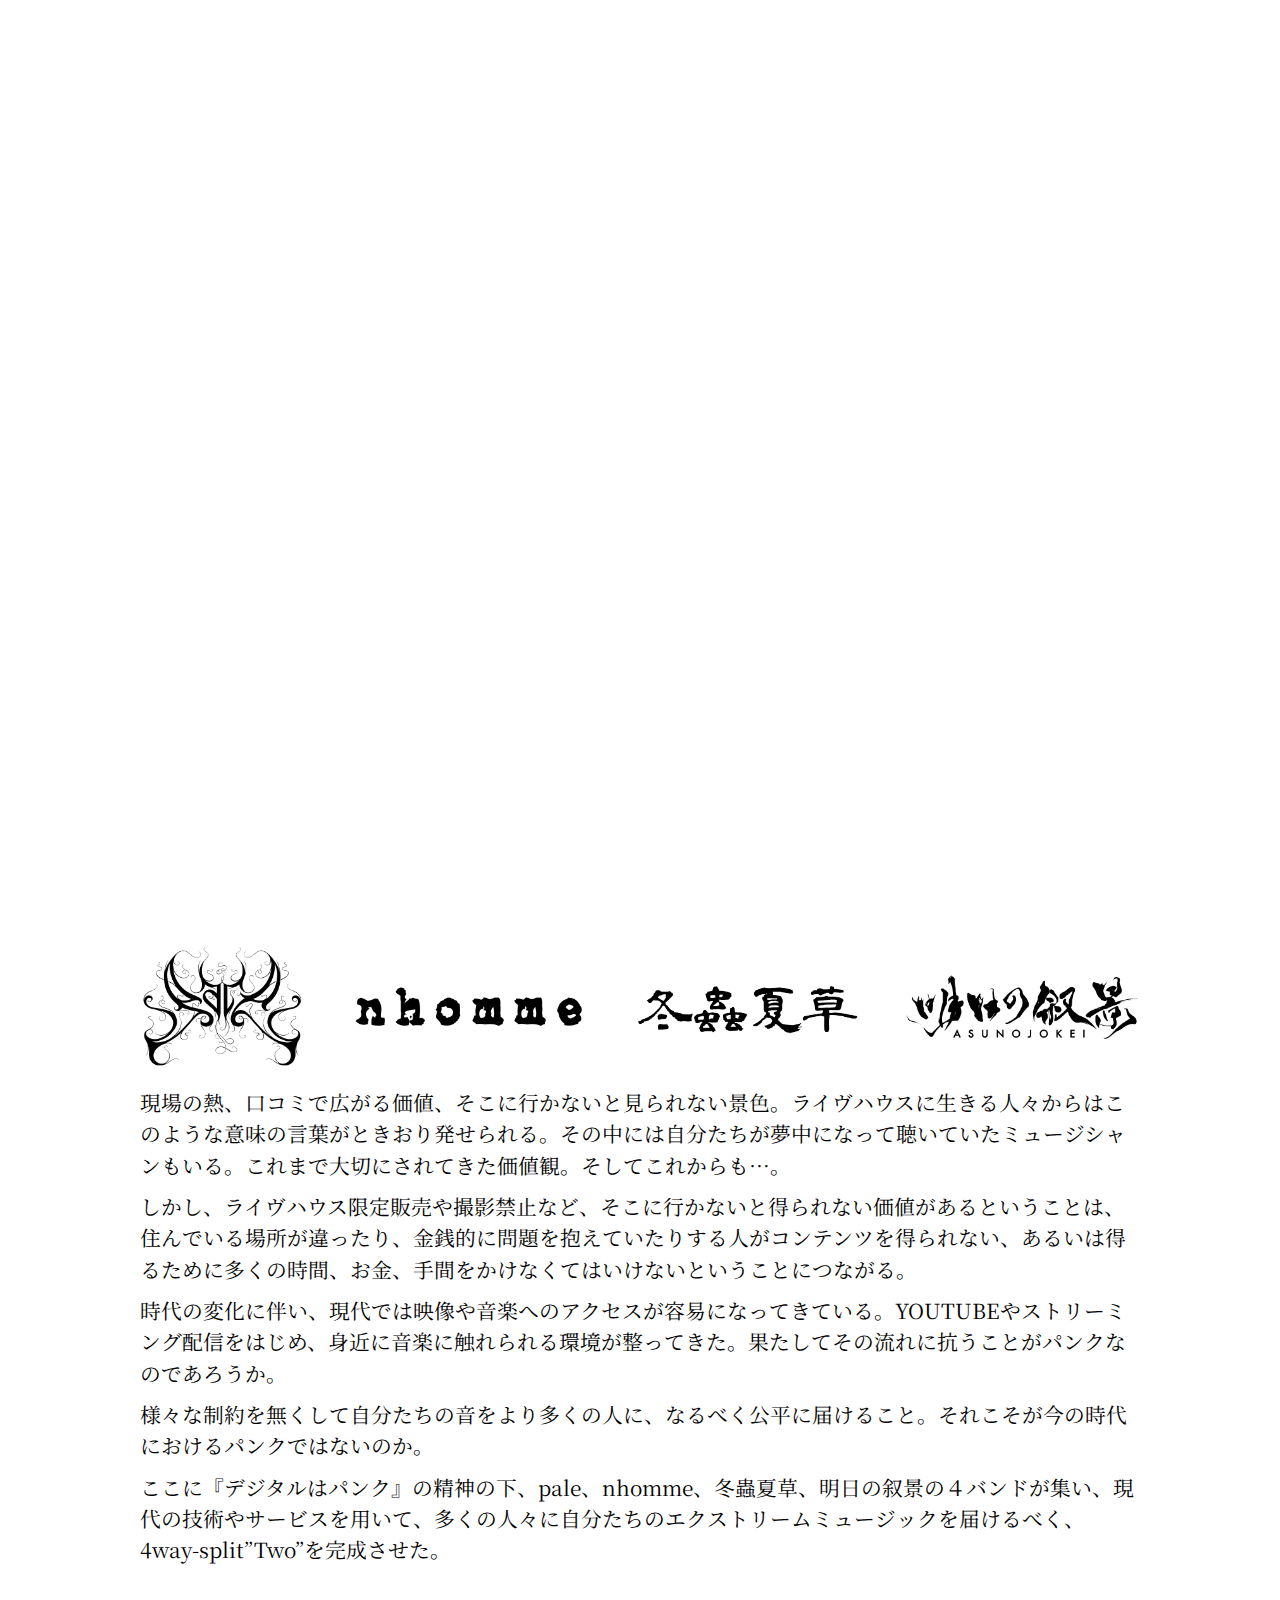
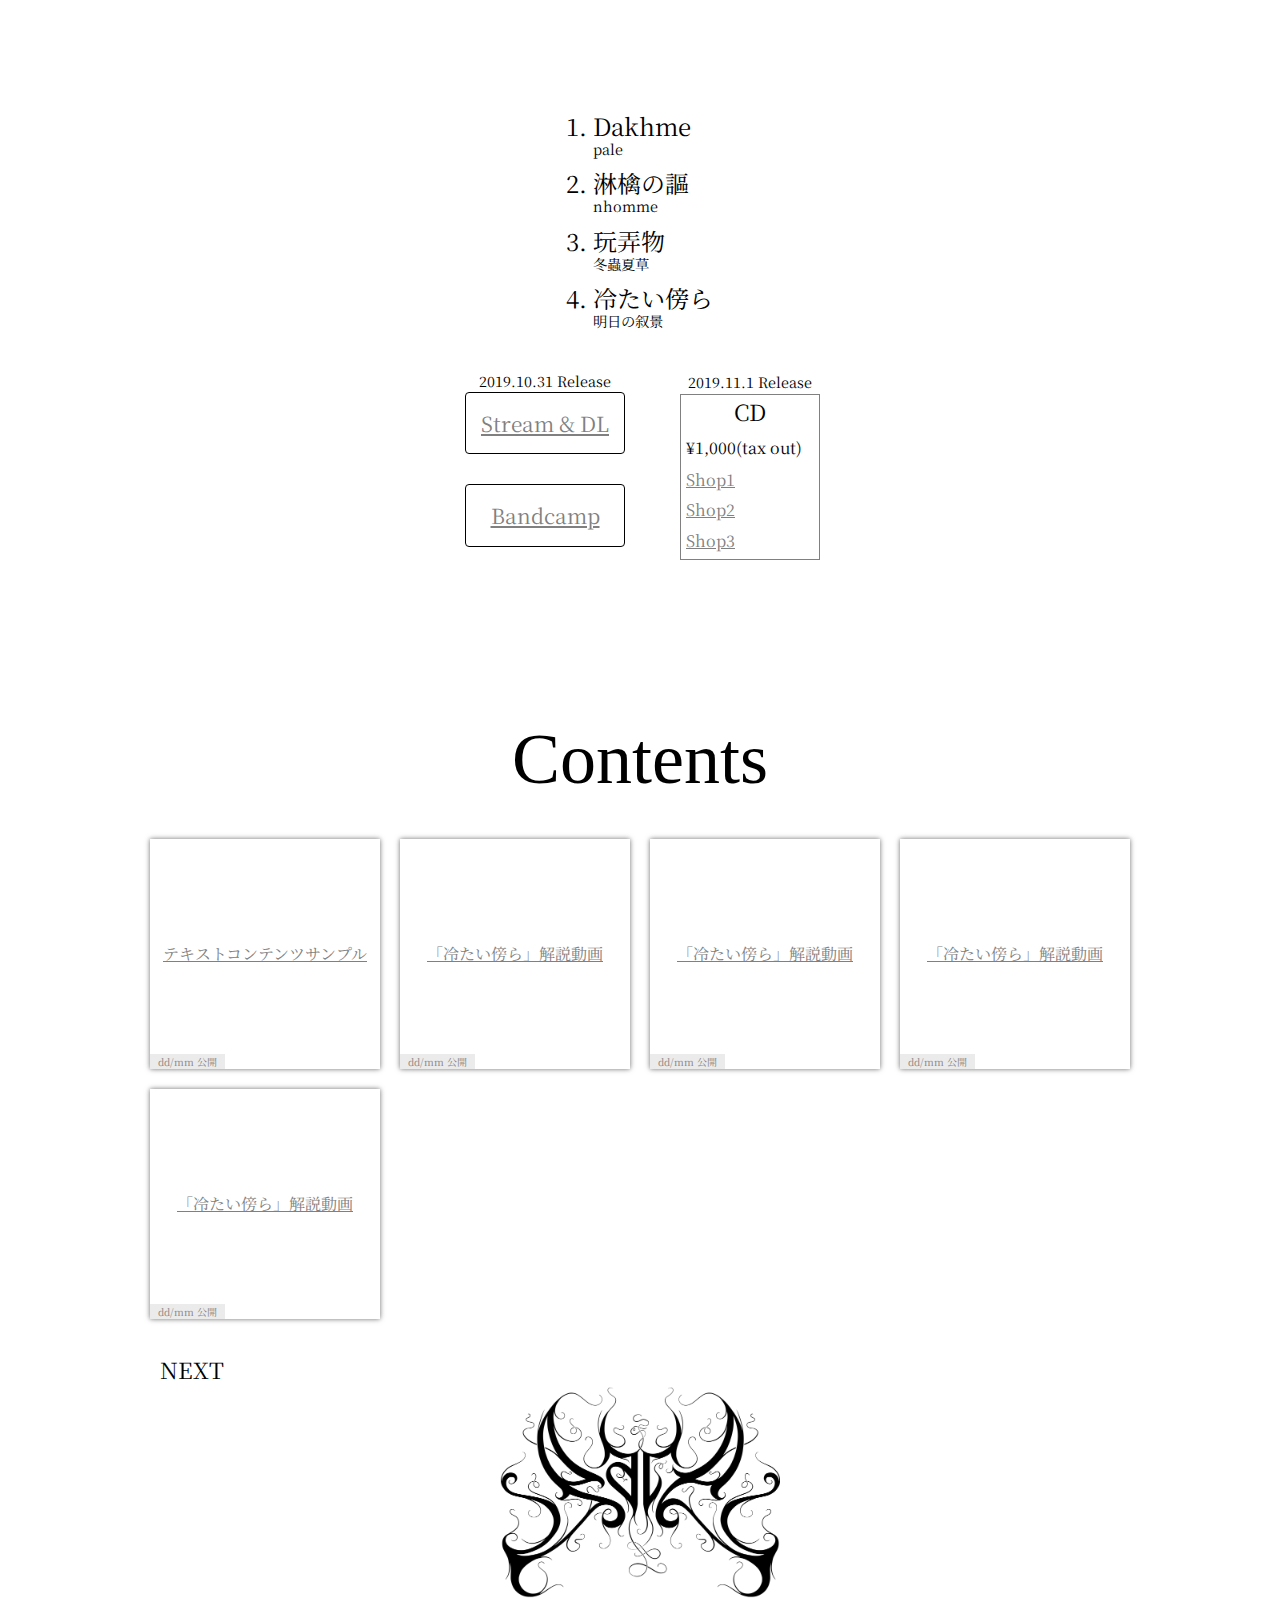
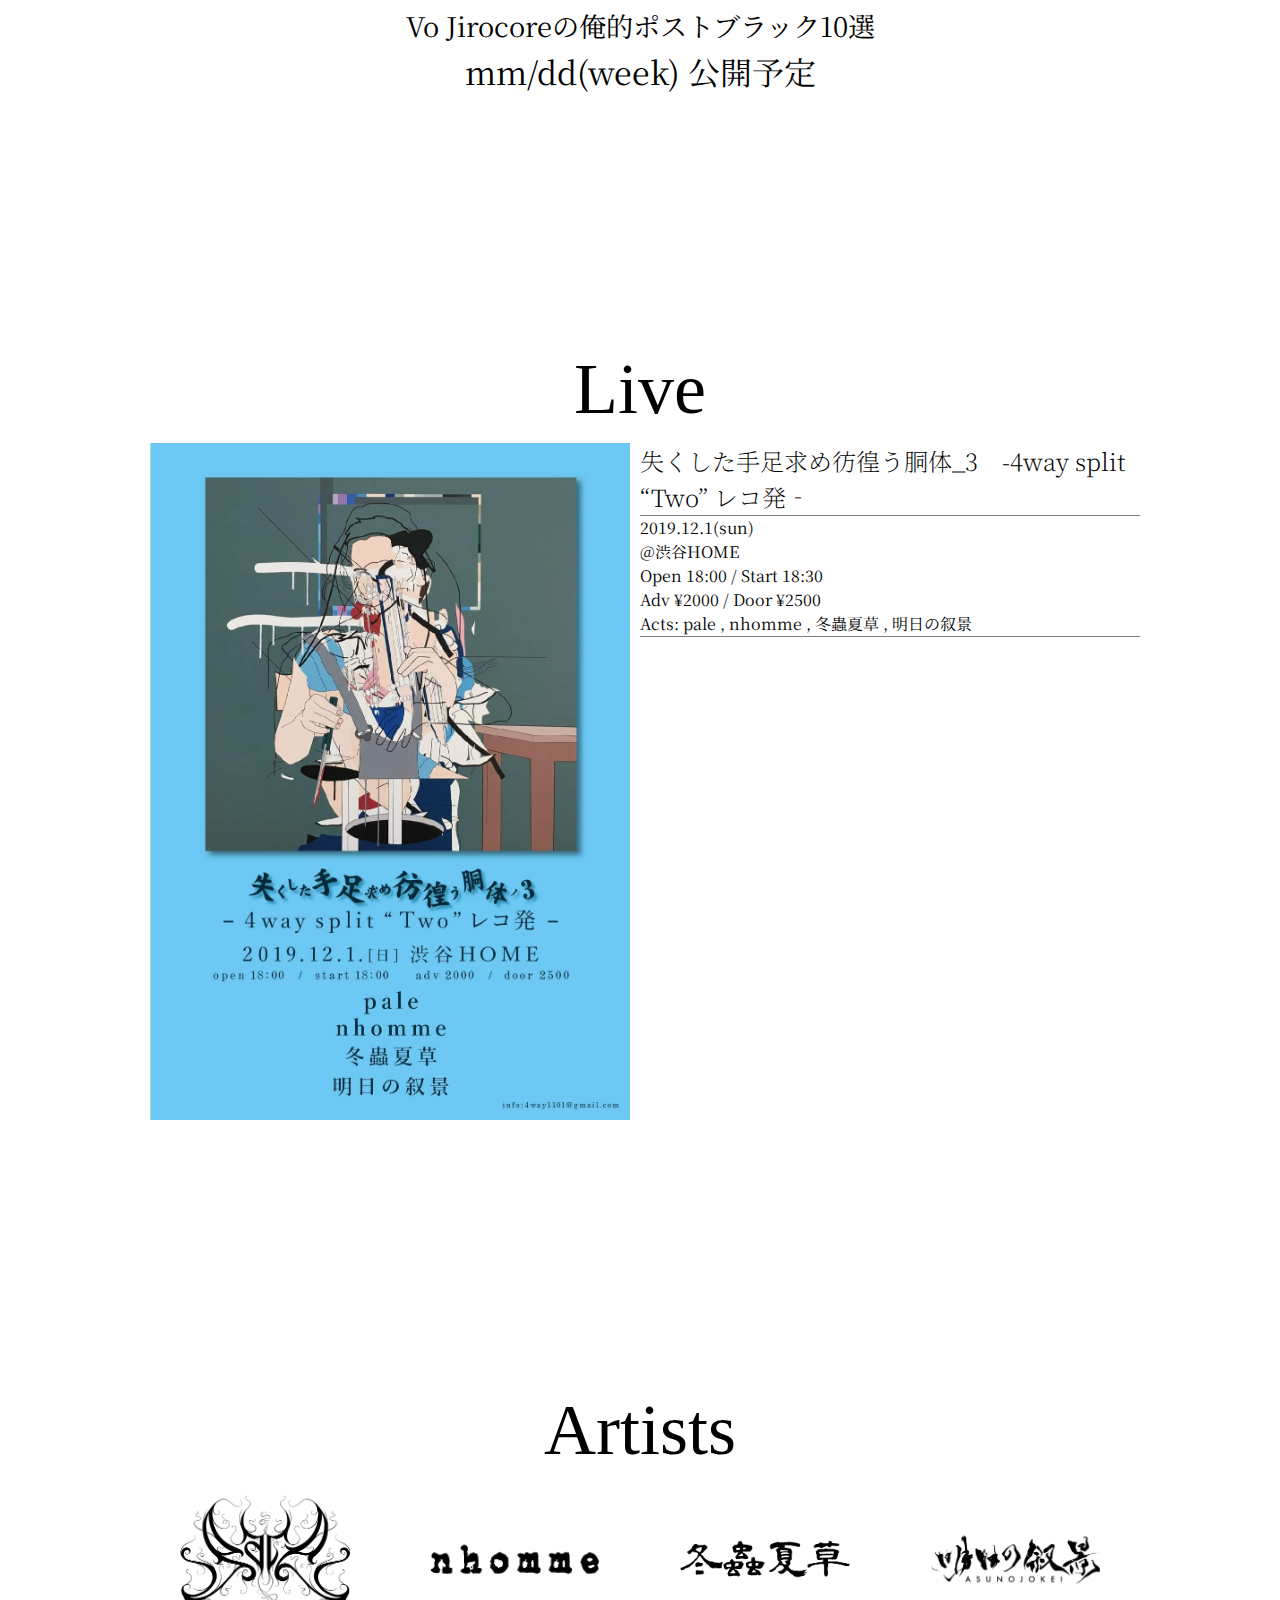
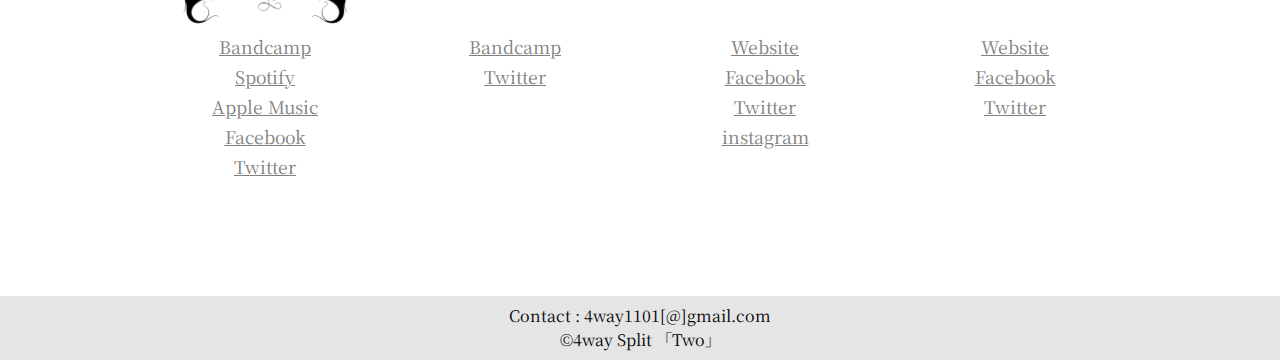
==== commit 8a462b76: "commit" ====
--- a/index.html
+++ b/index.html
@@ -80,22 +80,26 @@
             </ol>
           </div>
           <div class="info_wrap">
-            <div class="dl_links"><ul>
-              <li>
-                <a href="#" target="_blank">Bandcamp</a></li>
-              <li>
-                <a href="https://song.link/album/i/1413675619" target="_blank">Stream & DL</a></li>
-            </ul>
+            <div class="dl_links">
+              <ul><p class="cmsn">2019.10.31 Release</p>
+                <li>
+                  <a href="https://song.link/album/i/1413675619" target="_blank">Stream & DL</a>
+                  </li>
+                <li>
+                  <a href="#" target="_blank">Bandcamp</a></li>
+              </ul>
             </div>
             <div class="disc_info">
+               <p class="cmsn">2019.11.1 Release</p>              
+              <div class="disc_wrap">
               <h3>CD</h3>
-              <p>2019.11.1 Release</p>
               <p>&yen;1,000(tax out)</p>
               <ul>
                 <li><a href="#" target="_blank">Shop1</a></li>
                 <li><a href="#" target="_blank">Shop2</a></li>
                 <li><a href="#" target="_blank">Shop3</a></li>
               </ul>
+            </div>
             </div>
           </div>
         </div>
@@ -155,7 +159,7 @@
             <p>@渋谷HOME</p>
             <p>Open 18:00 / Start 18:30</p>
             <p>Adv &yen;2000 / Door &yen;2500</p>
-            <p>Acts: pale , nhomme , 冬蟲夏草 , 明日の叙景</p>
+            <p class="border">Acts: pale , nhomme , 冬蟲夏草 , 明日の叙景</p>
           </div>
         </div>
       </section>
--- a/css/layout.css
+++ b/css/layout.css
@@ -80,6 +80,12 @@
   overflow: hidden;
   margin: 0 auto;
 }
+.disc_info a:hover {
+  background-color: white;
+}
+p.cmsn {
+  font-size: 0.9em;
+}
 .track_li {
   width: 190px;
   padding: 0.3em 0 0 3em;
@@ -156,9 +162,12 @@
 .disc_info {
   width: 148px;
   float: left;
-  text-align: left;
+}
+.disc_wrap {
   padding: 0 5px;
   border: 1px solid gray;
+  text-align: left;
+
 }
 .disc_info h3 {
   font-size: 1.4em;
@@ -332,17 +341,22 @@
 .live img {
   width: 96%;
   height: auto;
-  margin: 0 2%;
+  margin: 0 2% 1em;
 }
 .live p, .live h3{
   text-align: left;
 }
 .live h3 {
-  font-size: 1.9em;
+  display: block;
+  font-size: 1.5em;
   font-weight: 100;
+  border-bottom: 1px solid gray;
 }
 .live p {
   font-size: 16px;
+}
+p.border {
+  border-bottom: 1px solid gray;
 }
 
 /** Artists **/
--- a/css/layout-tb.css
+++ b/css/layout-tb.css
@@ -33,7 +33,9 @@
 .dl_links li {
   margin-bottom: 30px;
   height: 3em;
-  padding-top: 0.4em;
+}
+.dl_links a{
+  padding-top: 0.7em;
 }
 .disc_info {
   width: 190px;
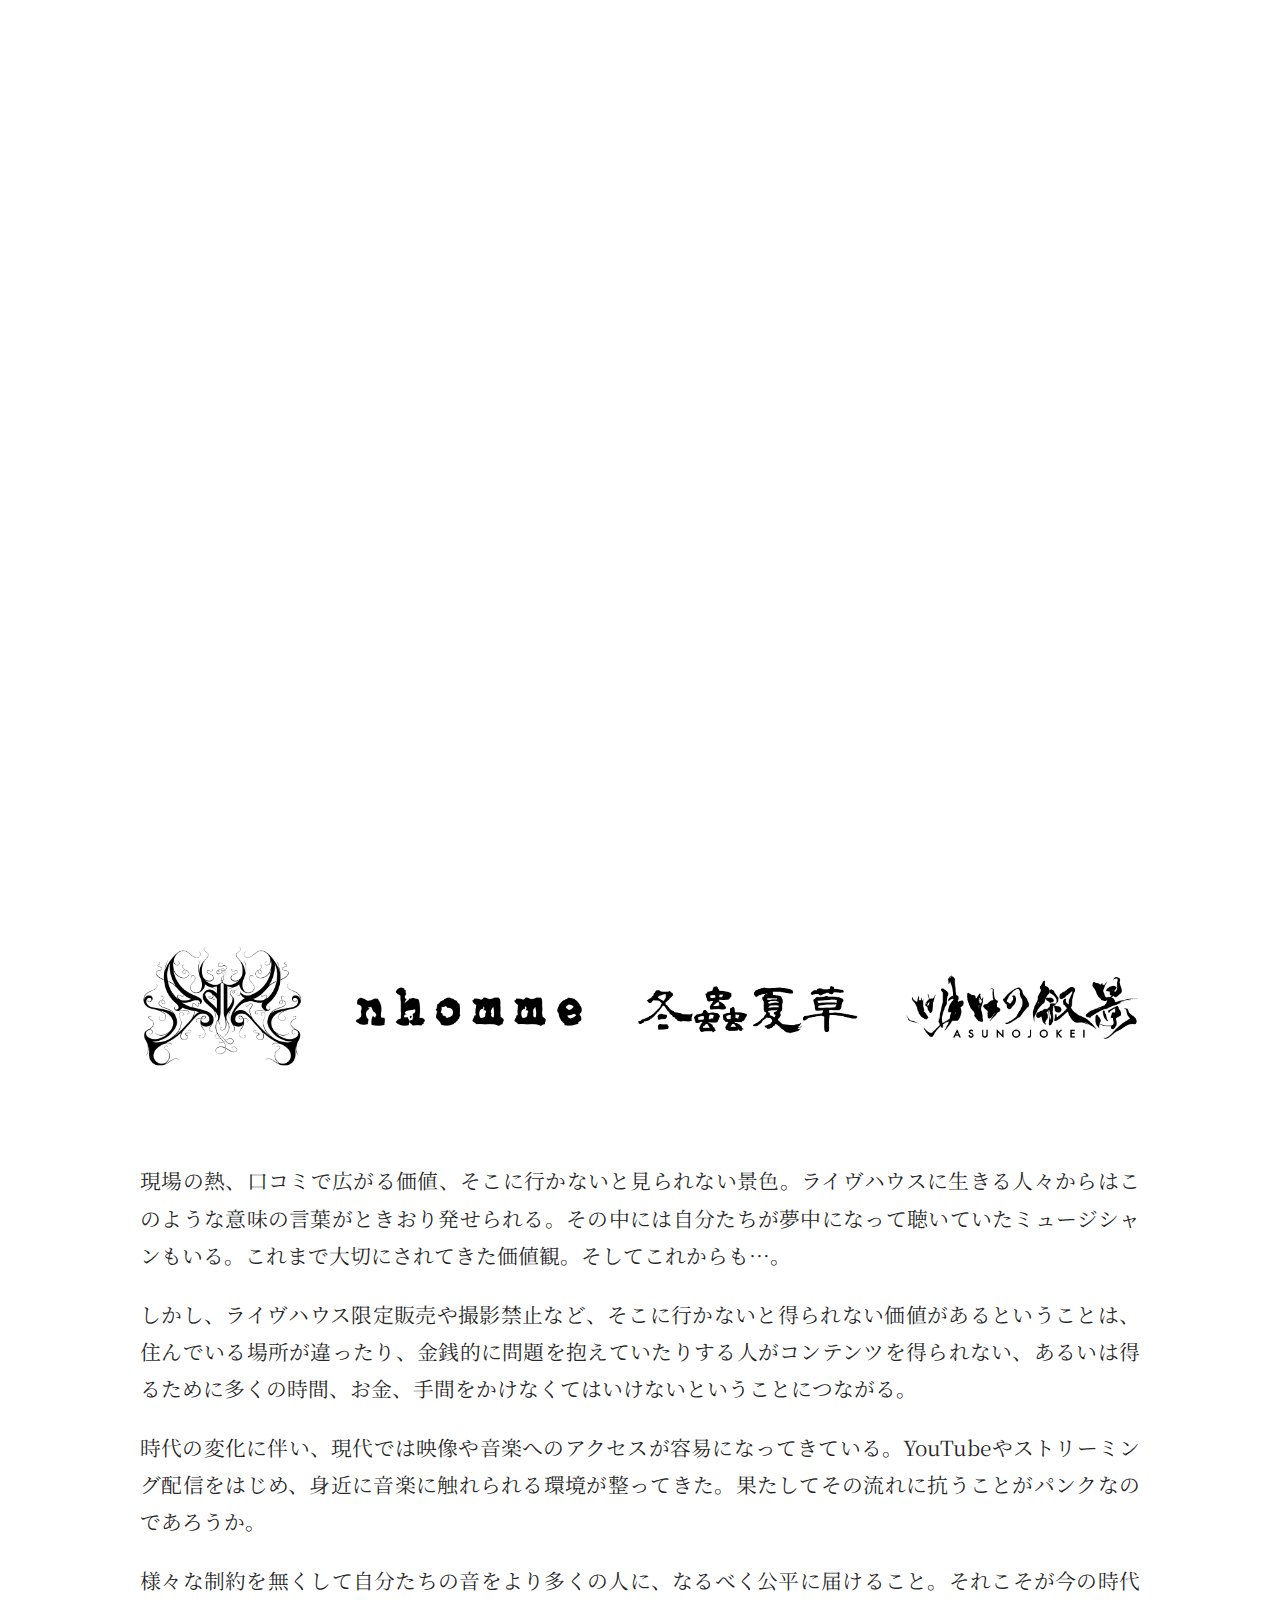
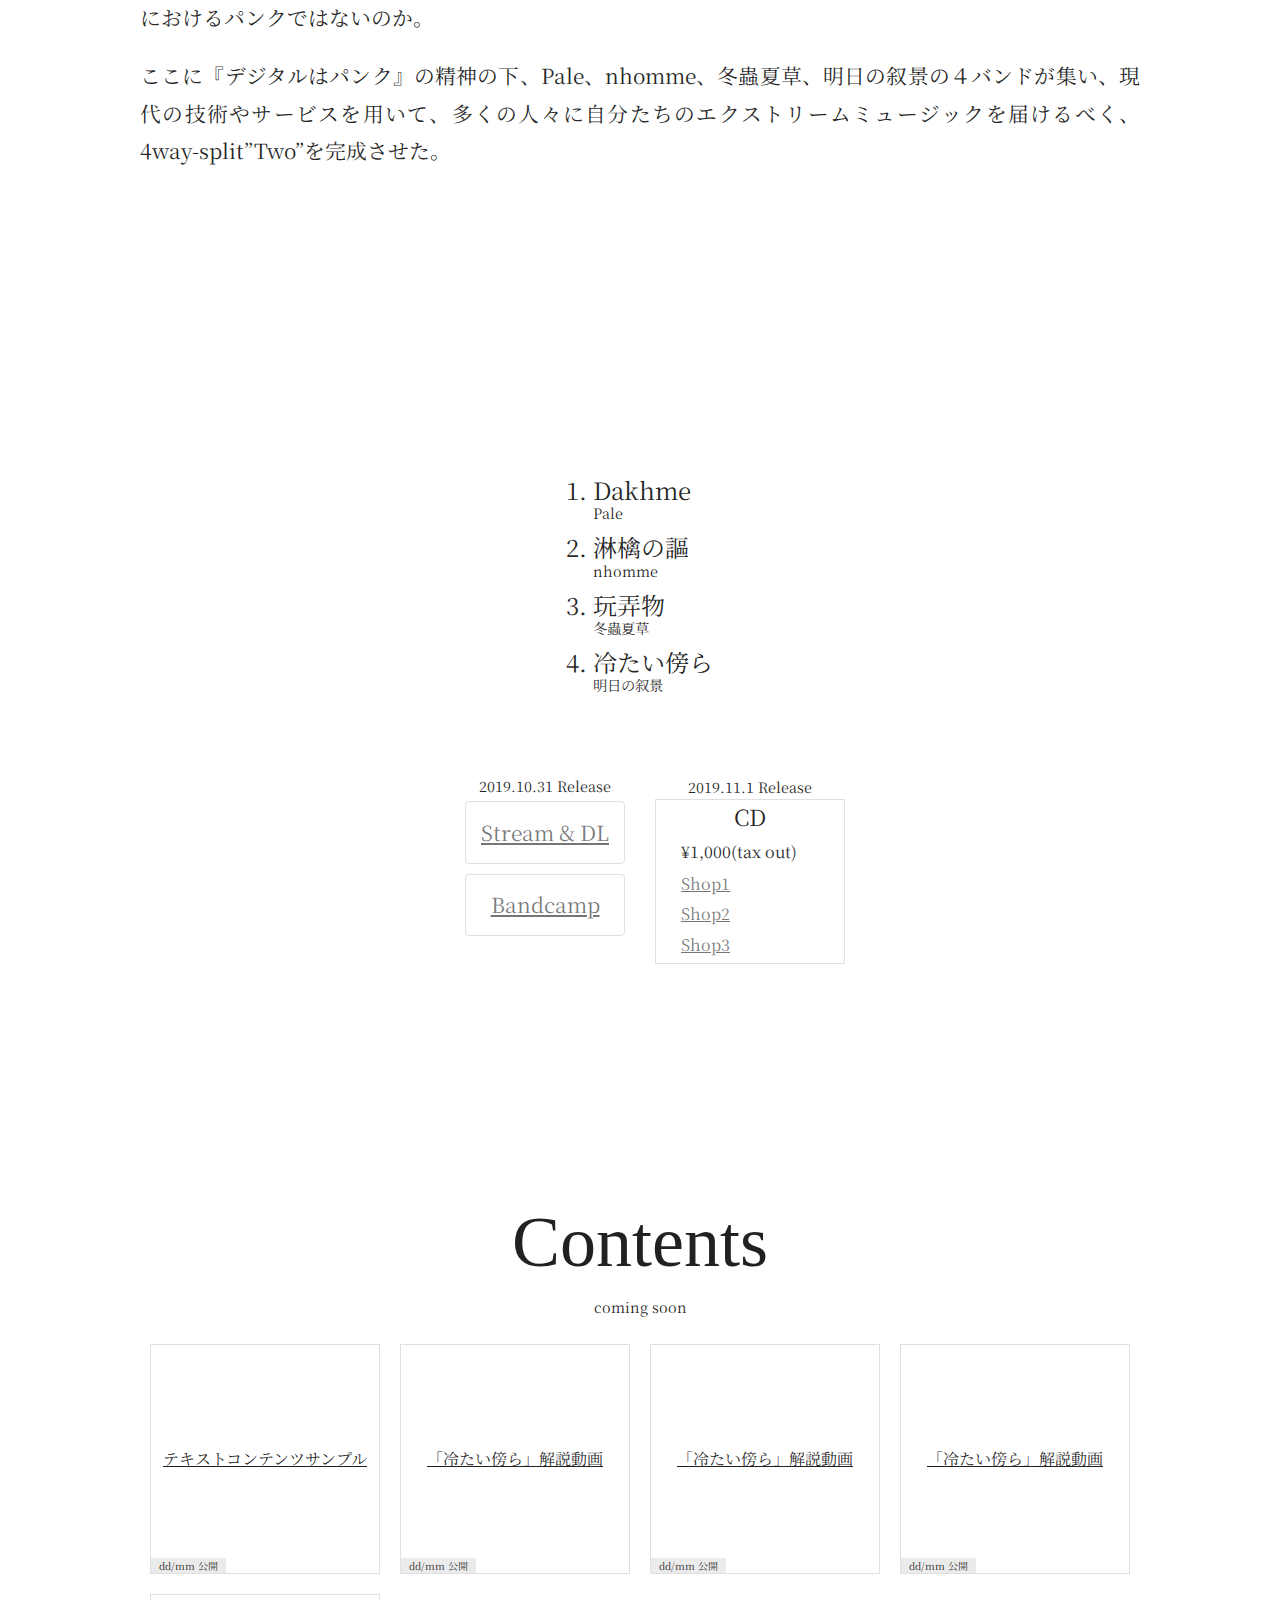
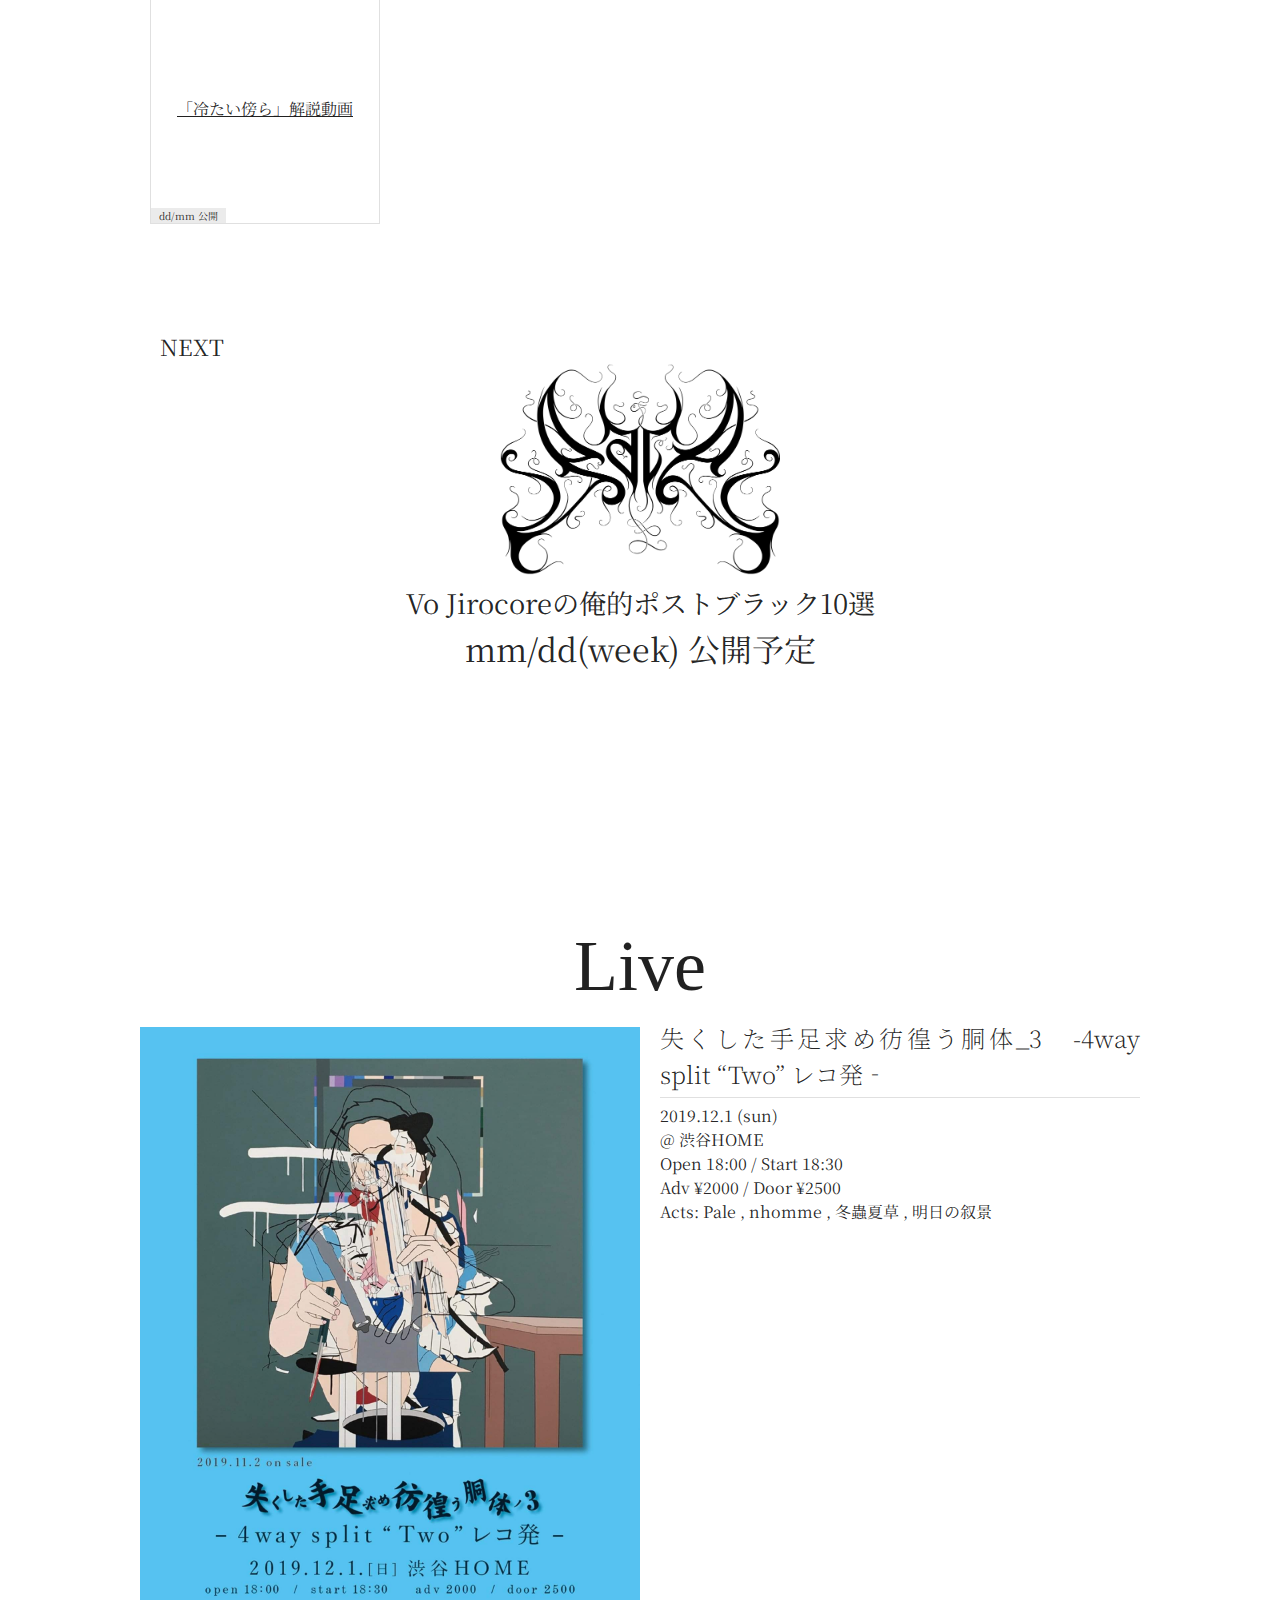
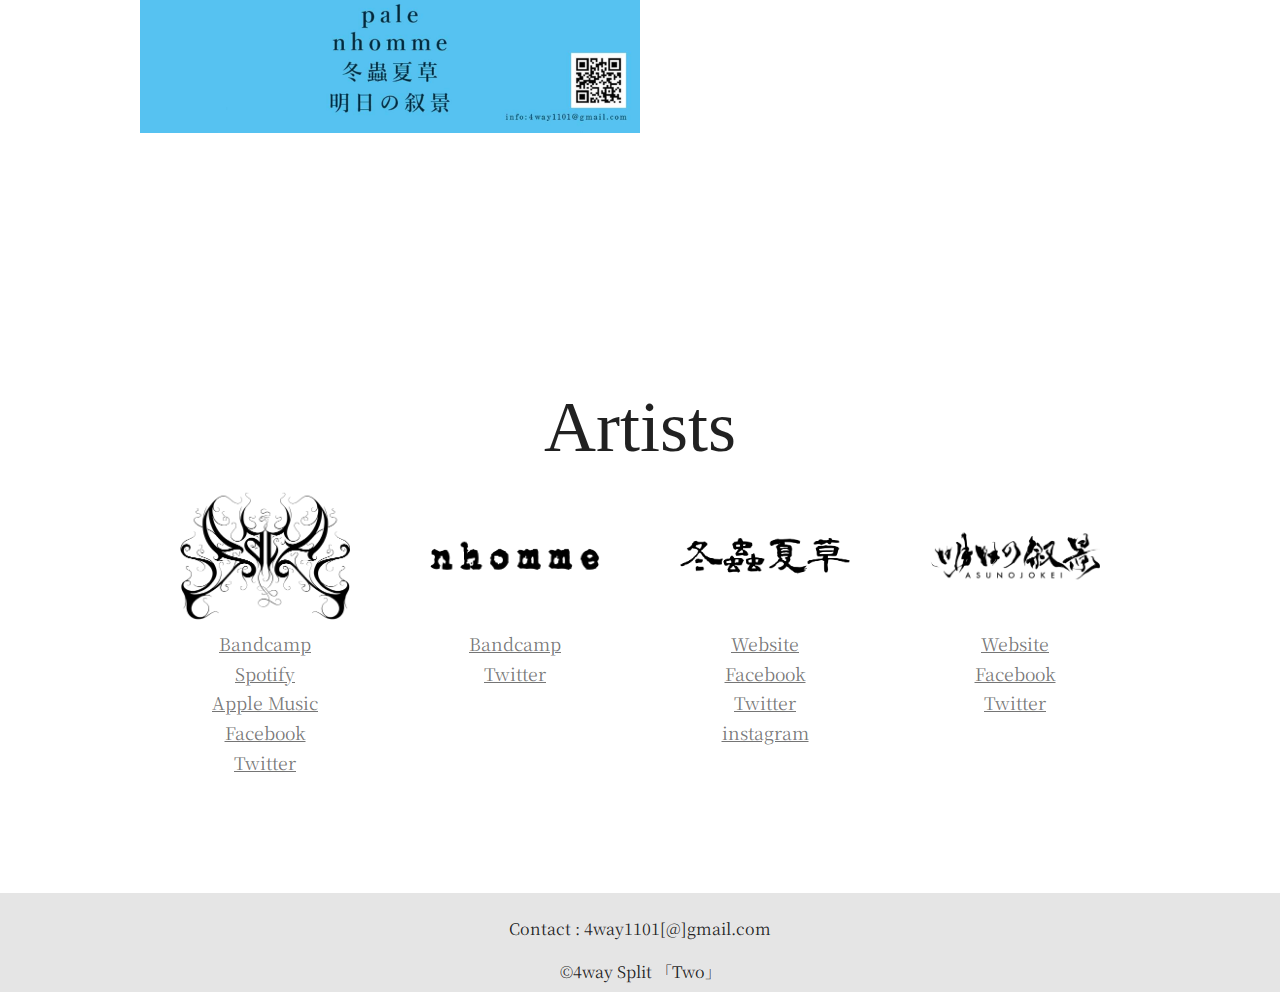
==== commit e1b69561: "commit" ====
--- a/index.html
+++ b/index.html
@@ -66,14 +66,14 @@
         <article class="split_desc">
           <p>現場の熱、口コミで広がる価値、そこに行かないと見られない景色。ライヴハウスに生きる人々からはこのような意味の言葉がときおり発せられる。その中には自分たちが夢中になって聴いていたミュージシャンもいる。これまで大切にされてきた価値観。そしてこれからも…。</p>
           <p>しかし、ライヴハウス限定販売や撮影禁止など、そこに行かないと得られない価値があるということは、住んでいる場所が違ったり、金銭的に問題を抱えていたりする人がコンテンツを得られない、あるいは得るために多くの時間、お金、手間をかけなくてはいけないということにつながる。</p>
-          <p>時代の変化に伴い、現代では映像や音楽へのアクセスが容易になってきている。YOUTUBEやストリーミング配信をはじめ、身近に音楽に触れられる環境が整ってきた。果たしてその流れに抗うことがパンクなのであろうか。</p>
+          <p>時代の変化に伴い、現代では映像や音楽へのアクセスが容易になってきている。YouTubeやストリーミング配信をはじめ、身近に音楽に触れられる環境が整ってきた。果たしてその流れに抗うことがパンクなのであろうか。</p>
           <p>様々な制約を無くして自分たちの音をより多くの人に、なるべく公平に届けること。それこそが今の時代におけるパンクではないのか。</p>
-          <p>ここに『デジタルはパンク』の精神の下、pale、nhomme、冬蟲夏草、明日の叙景の４バンドが集い、現代の技術やサービスを用いて、多くの人々に自分たちのエクストリームミュージックを届けるべく、4way-split”Two”を完成させた。</p>
+          <p>ここに『デジタルはパンク』の精神の下、Pale、nhomme、冬蟲夏草、明日の叙景の４バンドが集い、現代の技術やサービスを用いて、多くの人々に自分たちのエクストリームミュージックを届けるべく、4way-split”Two”を完成させた。</p>
         </article>
         <div class="info">
           <div class=track_li>
             <ol>
-              <li>Dakhme<br><span>pale</span></li>
+              <li>Dakhme<br><span>Pale</span></li>
               <li>淋檎の謳<br><span>nhomme</span></li>
               <li>玩弄物<br><span>冬蟲夏草</span></li>
               <li>冷たい傍ら<br><span>明日の叙景</span></li>
@@ -107,6 +107,7 @@
       <section id="contents">
         <!--contents-->
         <h2 class="spacing enfont">Contents</h2>
+        <p class="cmsn">coming soon</p>
         <ul class="arts_cont">
           <li class="pale content">
             <a href="./pale_content1.html">
@@ -155,11 +156,13 @@
           </div>
           <div class="live_desc">
             <h3>失くした手足求め彷徨う胴体_3　-4way split “Two” レコ発‐</h3>
-            <p>2019.12.1(sun)</p>
-            <p>@渋谷HOME</p>
-            <p>Open 18:00 / Start 18:30</p>
-            <p>Adv &yen;2000 / Door &yen;2500</p>
-            <p class="border">Acts: pale , nhomme , 冬蟲夏草 , 明日の叙景</p>
+            <div class="live_wrap">
+              <p>2019.12.1 (sun)</p>
+              <p>@ 渋谷HOME</p>
+              <p>Open 18:00 / Start 18:30</p>
+              <p>Adv &yen;2000 / Door &yen;2500</p>
+              <p class="border">Acts: Pale , nhomme , 冬蟲夏草 , 明日の叙景</p>
+            </div>
           </div>
         </div>
       </section>
@@ -242,7 +245,7 @@
     </main>
     <footer>
       <!--footer-->
-      <p>Contact : 4way1101[@]gmail.com</p>
+      <p class="contact">Contact : 4way1101[@]gmail.com</p>
       <p>&copy;4way Split 「Two」</p>
     </footer>
   </div>
--- a/css/layout.css
+++ b/css/layout.css
@@ -5,7 +5,9 @@
   text-align: center;
   font-family: 'Noto Serif JP', serif;
 }
-
+* {
+  color: rgba(0, 0, 0, 0.87);
+}
 section {
   width: 100%;
   margin: 0 auto;
@@ -15,16 +17,16 @@
   transition: background-color .5s , color .5s;
 }
 a:hover  {
-  background-color: rgba(30, 78, 62, 0.219);
-  color: black;
+  background-color: rgba(30, 78, 62, 0.12);
+  color: rgba(0, 0, 0, 0.87);
 }
 body a {
-  color: gray;
+  color: rgba(0, 0, 0, 0.54);
   text-decoration: underline; 
 }
 
 main {
-  margin: 0 0.7em;
+  margin: 0 0.8em;
 }
 .enfont {
   font-family: 'Scheherazade';
@@ -55,7 +57,7 @@
   height: auto;
 }
 .artist_logos{
-  margin:0 3% 5px 4%;
+  margin: 2em 3% 3em 4%;
   width: 93%;
 }
 .artist_logos img{
@@ -66,7 +68,7 @@
   display: none;
 }
 .top_text {
-  margin: 2em 0 1.1em;
+  margin: 3em 0 1.1em;
 }
 .top_text h1{
   font-family: 'Cinzel';
@@ -74,6 +76,15 @@
   font-weight: 100;
   font-size: 4em;
 }
+.split_desc p{
+  text-align: justify;
+  line-height: 1.8;
+  margin-bottom: 1em;
+  color: rgba(0, 0, 0, 0.87)
+}
+.split_desc {
+  margin: 1em 0 4em;
+}
 
 
 .info {
@@ -85,11 +96,12 @@
 }
 p.cmsn {
   font-size: 0.9em;
+  margin-bottom: 5px;
 }
 .track_li {
   width: 190px;
   padding: 0.3em 0 0 3em;
-  margin: 0 auto 2.5em;
+  margin: 10em auto 5em;
 }
 .track_li ol {
   text-align: left;
@@ -165,7 +177,7 @@
 }
 .disc_wrap {
   padding: 0 5px;
-  border: 1px solid gray;
+  border: 1px solid rgba(0, 0, 0, 0.12);
   text-align: left;
 
 }
@@ -198,7 +210,7 @@
   width: 100%;
   min-width: 117px;
   height: 2em;
-  border: 1px solid black;
+  border: 1px solid rgba(0, 0, 0, 0.12);
   border-radius: 4px;
 }
 .dl_links a {
@@ -231,13 +243,6 @@
   font-size: 0.8em;
 }
 
-.split_desc {
-  margin: 1em 0 4em;
-  text-align: left;
-}
-.split_desc p {
-  margin-bottom: 0.5em;
-}
 
 
 .spacing  {
@@ -246,7 +251,7 @@
   font-weight: normal;
 }
 #contents {
-  margin-top: 8em;
+  margin-top: 14em;
 }
 #live {
   margin-top: 15em;
@@ -267,7 +272,7 @@
   position: relative;
   width: 45%;
   margin: 2.5%;
-  box-shadow: 0 0 5px rgb(110, 110, 110);
+  border: 1px solid rgba(0, 0, 0, 0.12);
 }
 .content:before{
   display: block;
@@ -318,7 +323,7 @@
 }
 
 .next_conts{
-  margin-top: 1.5em;
+  margin-top: 6em;
 }
 .next {
   text-align: left;
@@ -339,24 +344,23 @@
   text-align: center;
 }
 .live img {
-  width: 96%;
-  height: auto;
-  margin: 0 2% 1em;
-}
-.live p, .live h3{
-  text-align: left;
+  width: 100%;
+  height: auto;
 }
 .live h3 {
+  text-align: justify;
   display: block;
   font-size: 1.5em;
   font-weight: 100;
-  border-bottom: 1px solid gray;
+  padding: 5px 0;
+}
+.live_wrap {
+  border-top: 1px solid rgba(0, 0, 0, 0.12);
+  padding: 6px 0 0;
 }
 .live p {
+  text-align: left;
   font-size: 16px;
-}
-p.border {
-  border-bottom: 1px solid gray;
 }
 
 /** Artists **/
@@ -403,8 +407,11 @@
 /** footer **/
 footer {
   clear: both;
-  background: rgba(0, 0, 0, 0.1);
+  background: rgba(0, 0, 0, 0.10);
   padding: 0.5em 0;
+}
+.contact {
+  margin: 1em 0 1.2em;
 }
 
 
--- a/css/layout-tb.css
+++ b/css/layout-tb.css
@@ -12,7 +12,7 @@
 }
 .artist_logos {
   width: 100%;
-  margin: 0 0 10px;
+  margin: 0 0 6em;
 }
 
 .split_desc {
@@ -31,7 +31,6 @@
   width: 160px;
 }
 .dl_links li {
-  margin-bottom: 30px;
   height: 3em;
 }
 .dl_links a{
@@ -39,8 +38,11 @@
 }
 .disc_info {
   width: 190px;
+  margin: 0 15px;
+}
+.disc_wrap {
   padding: 0 25px;
-  margin: 0 15px;
+
 }
 .disc_info p {
   display: inline;
@@ -75,9 +77,14 @@
 .live_img {
   display: block;
   width: 50%;
+  margin-top: 7px;
+}
+.live h3 {
+  padding-top: 0;
 }
 .live_desc {
-  width: 50%;
+  width: 48%;
+  margin-left: 2%;
 }
 
 /** artists **/
